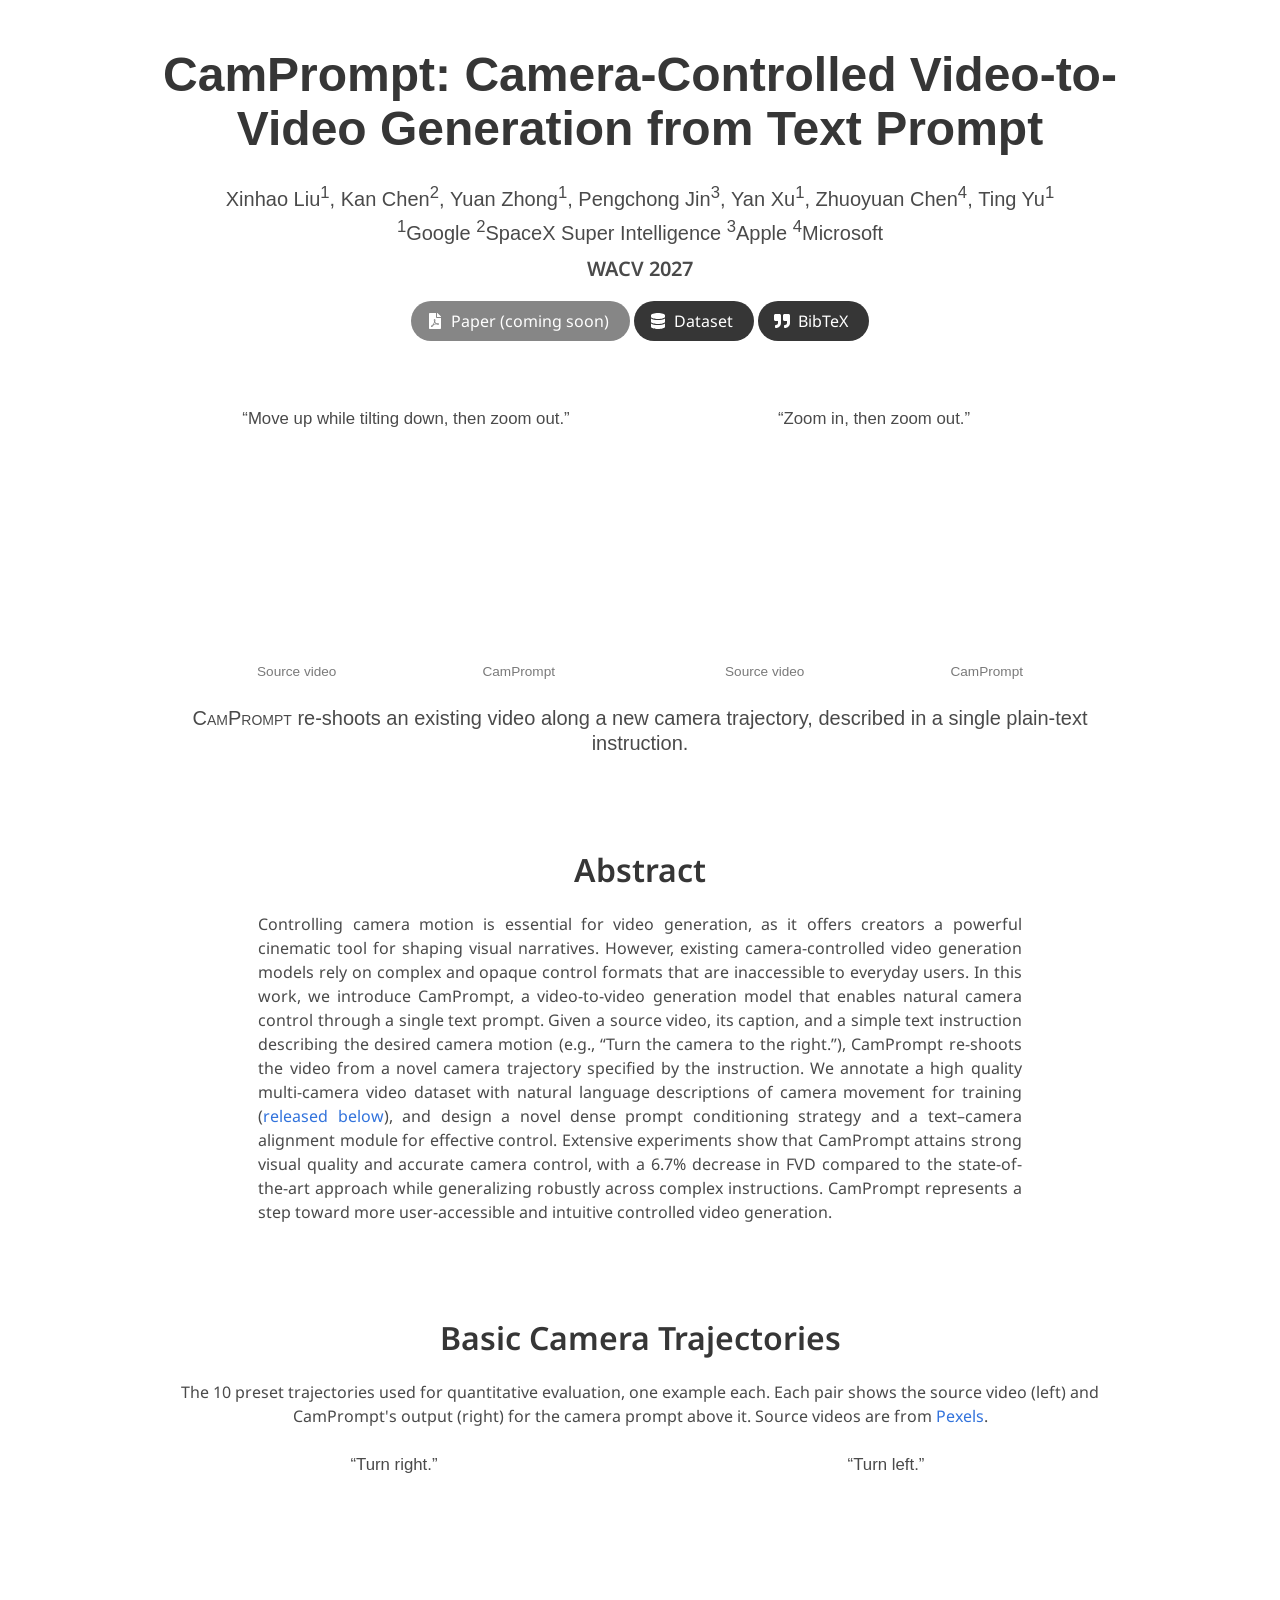
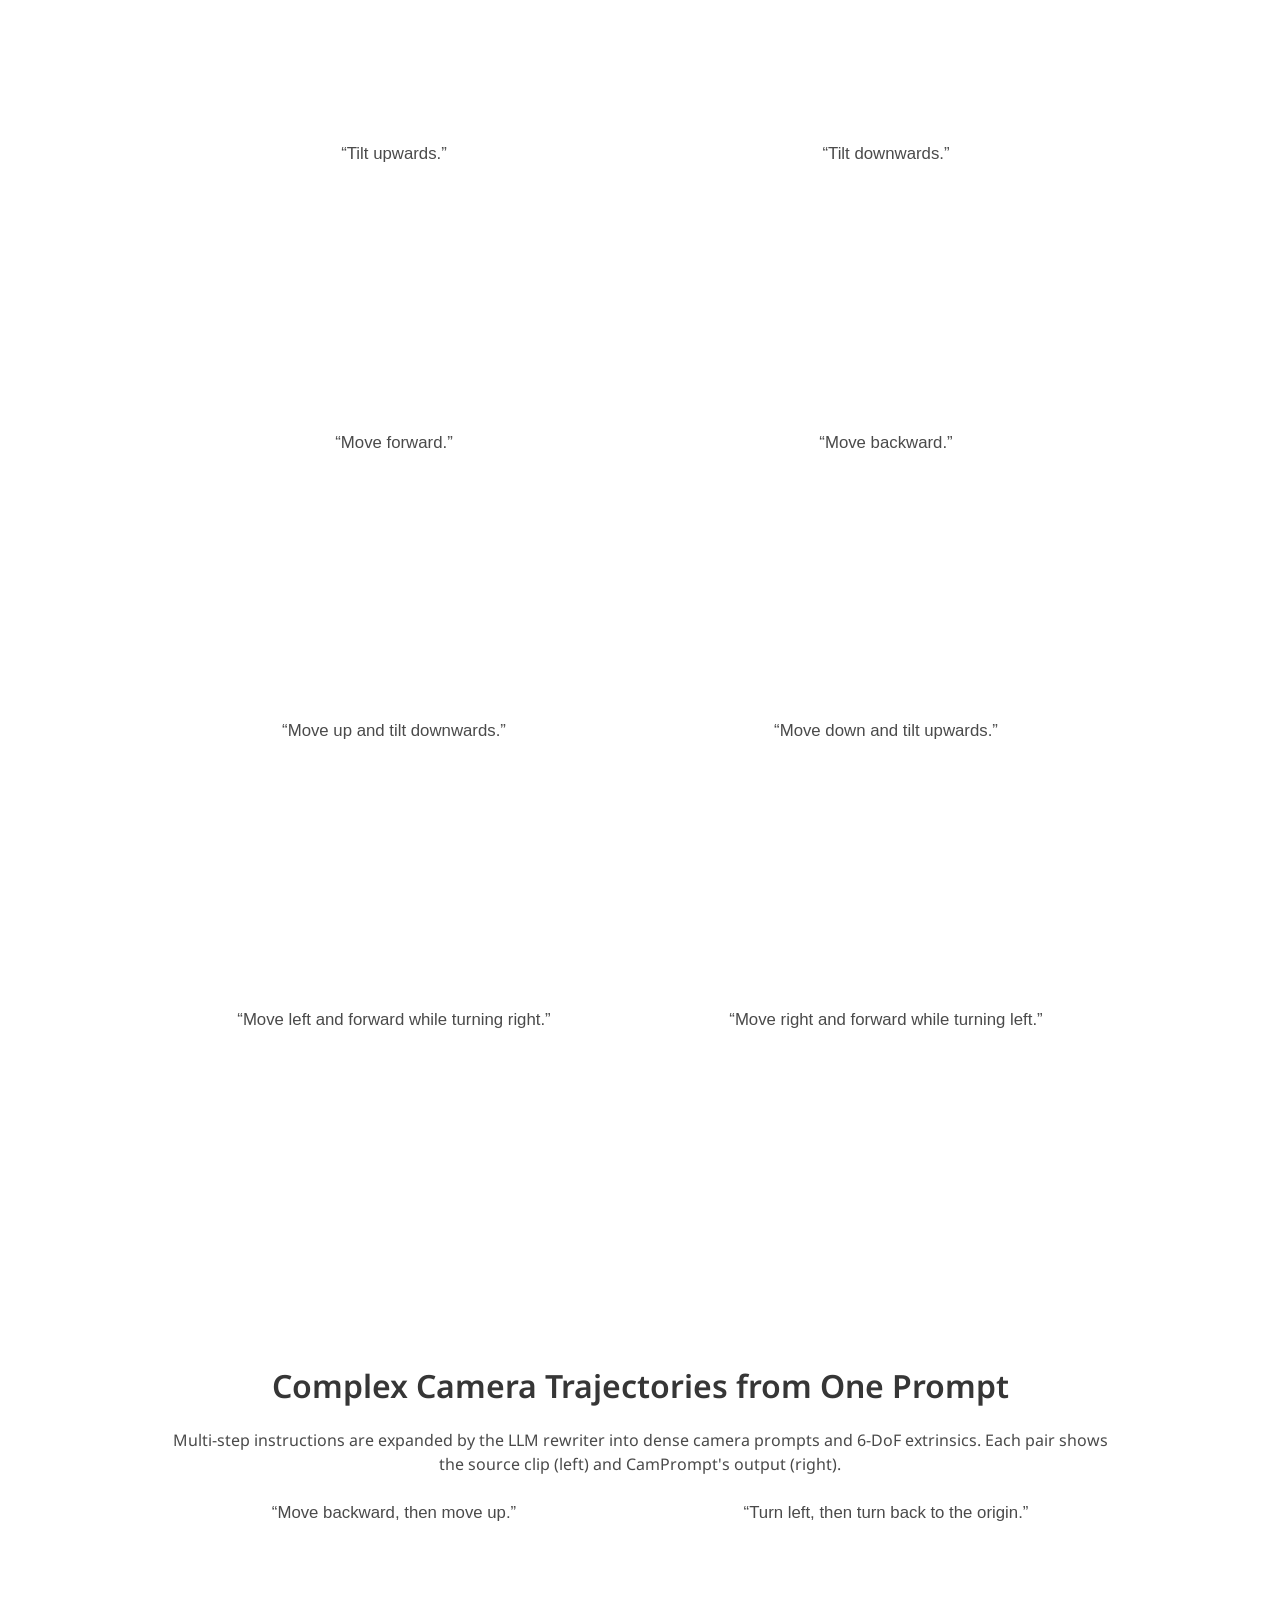
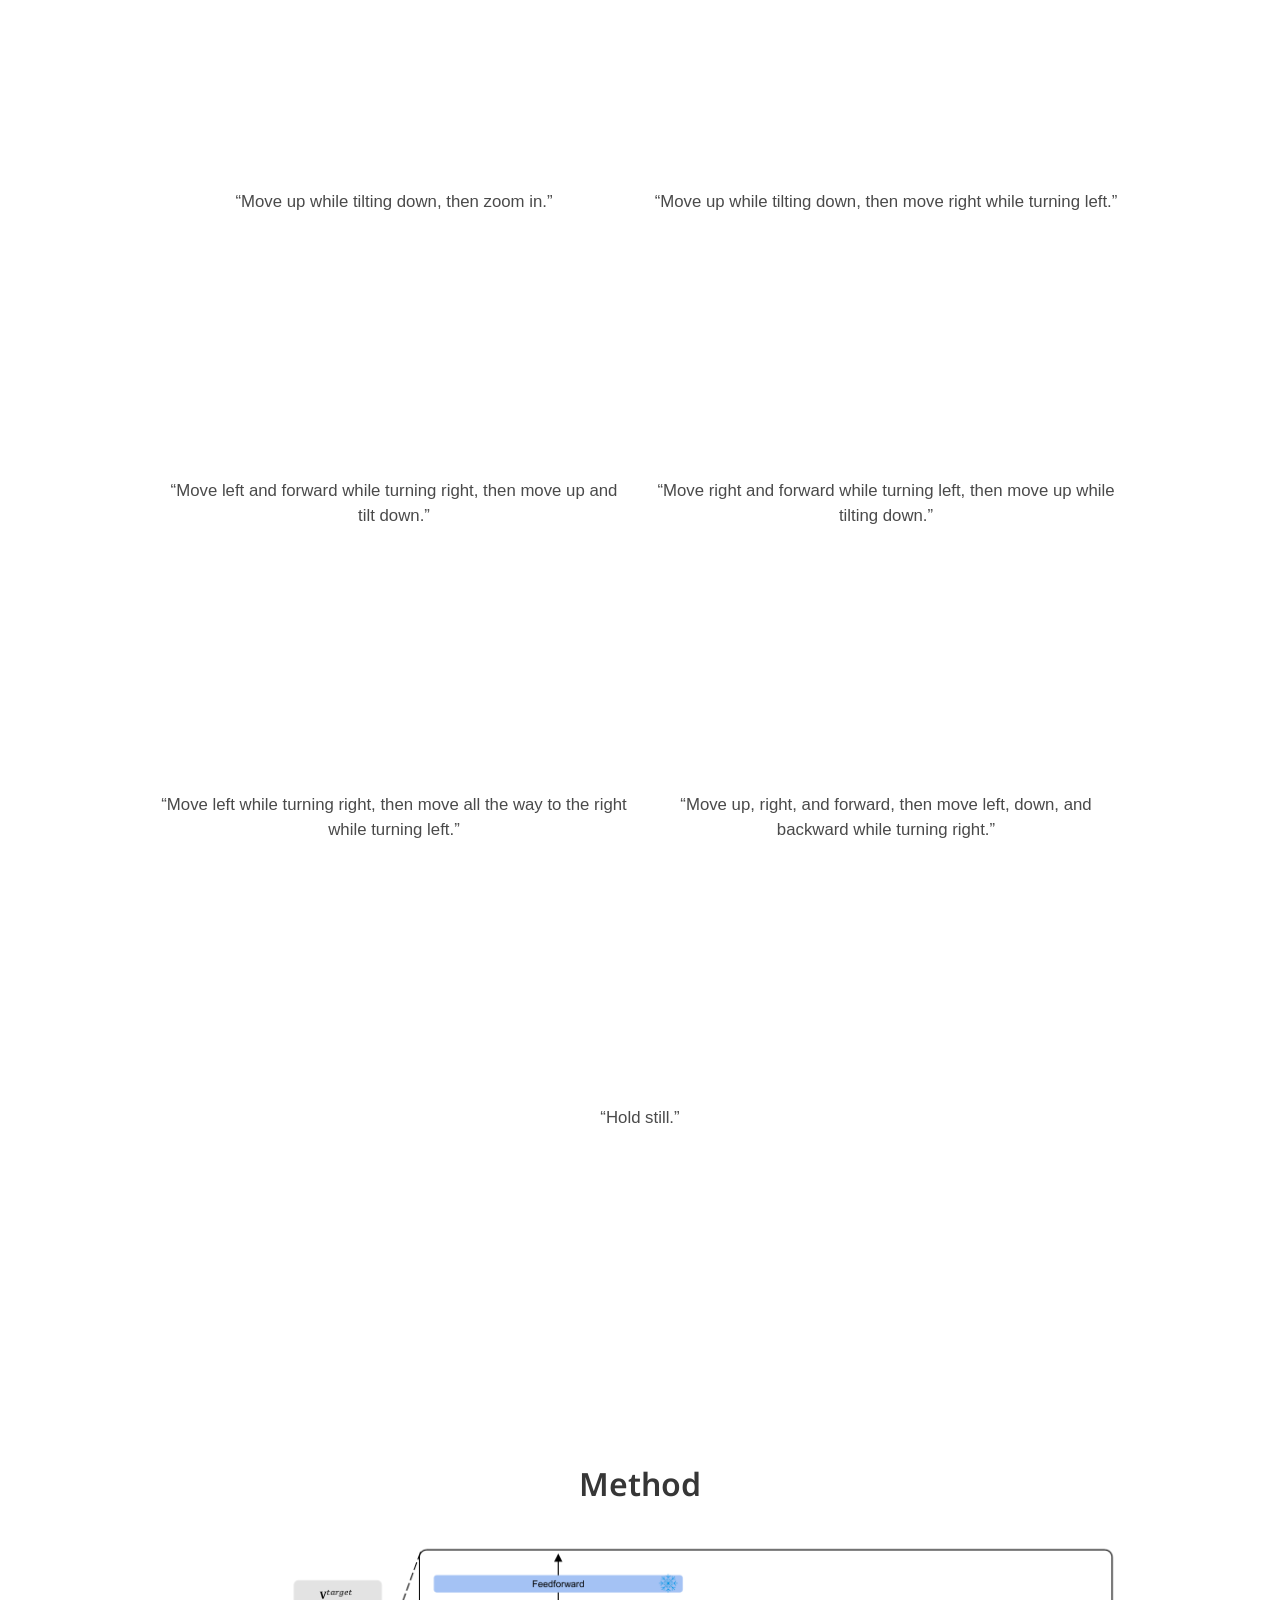
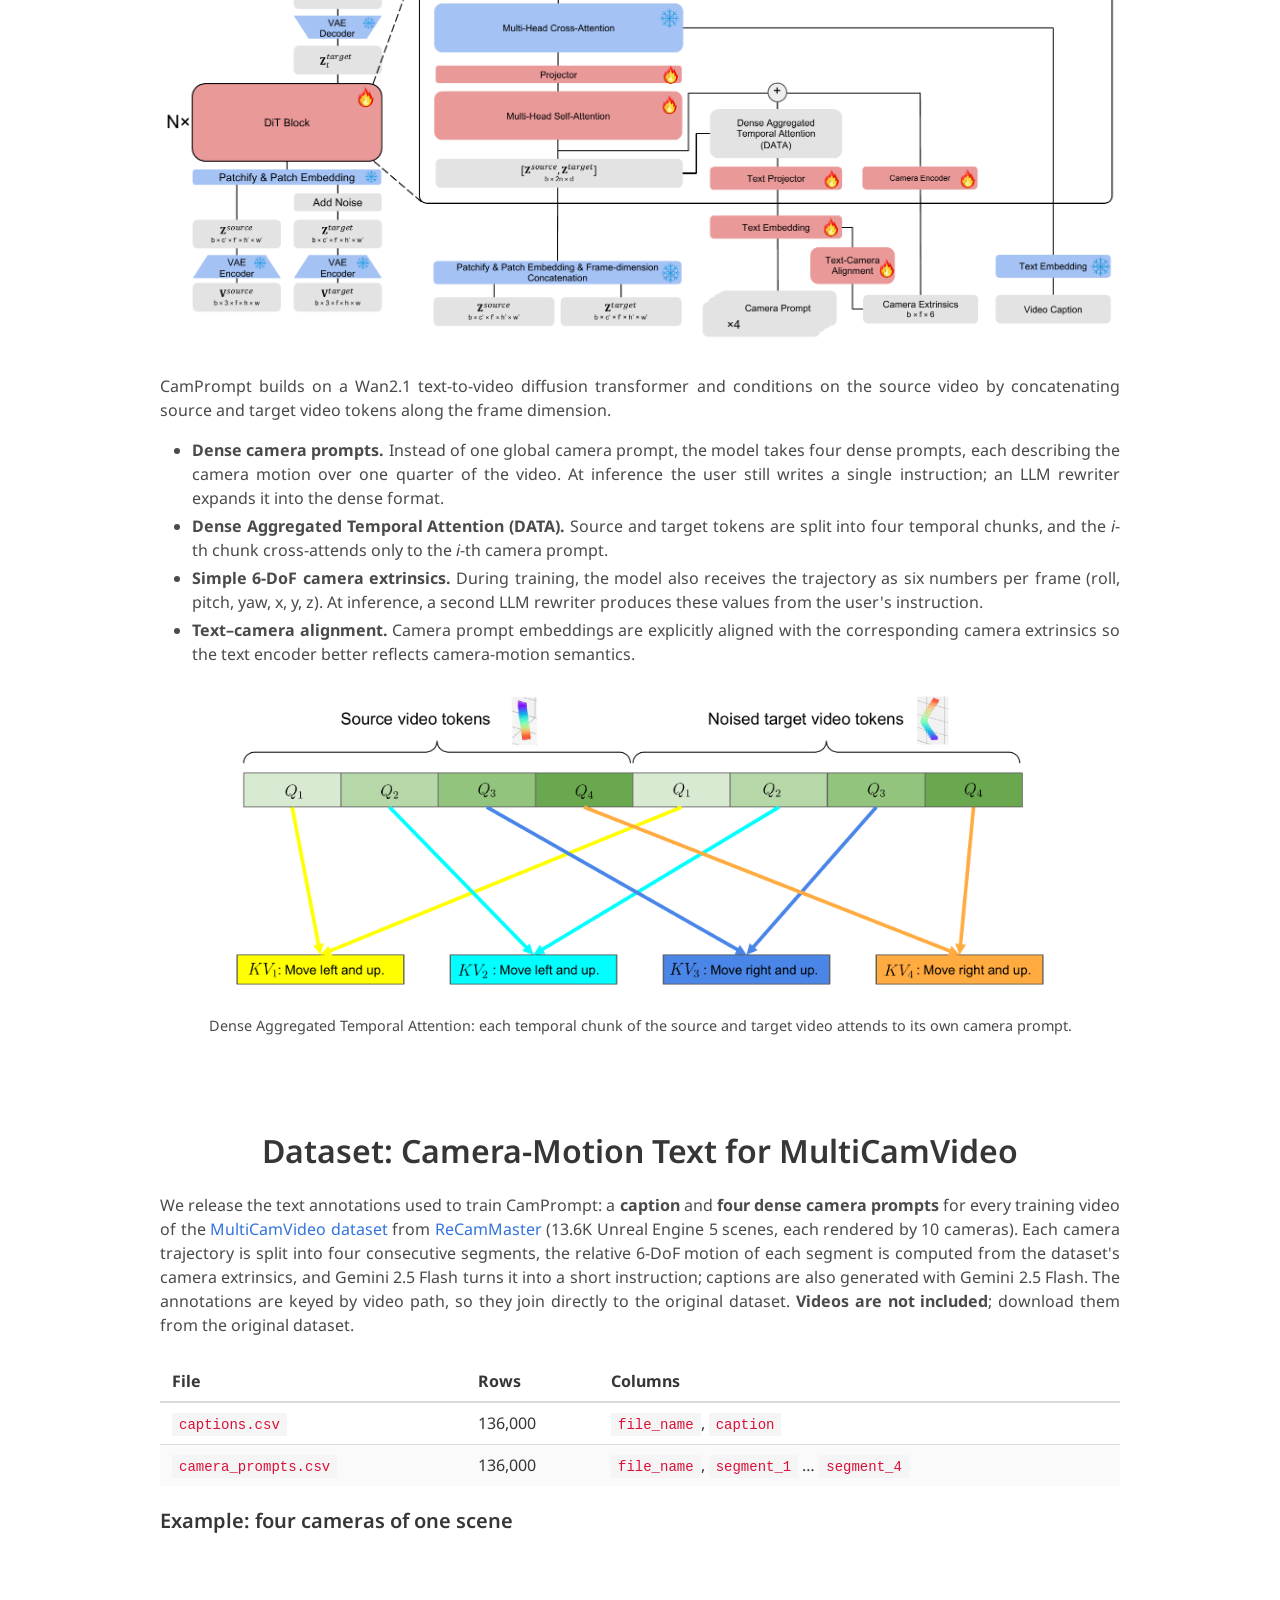
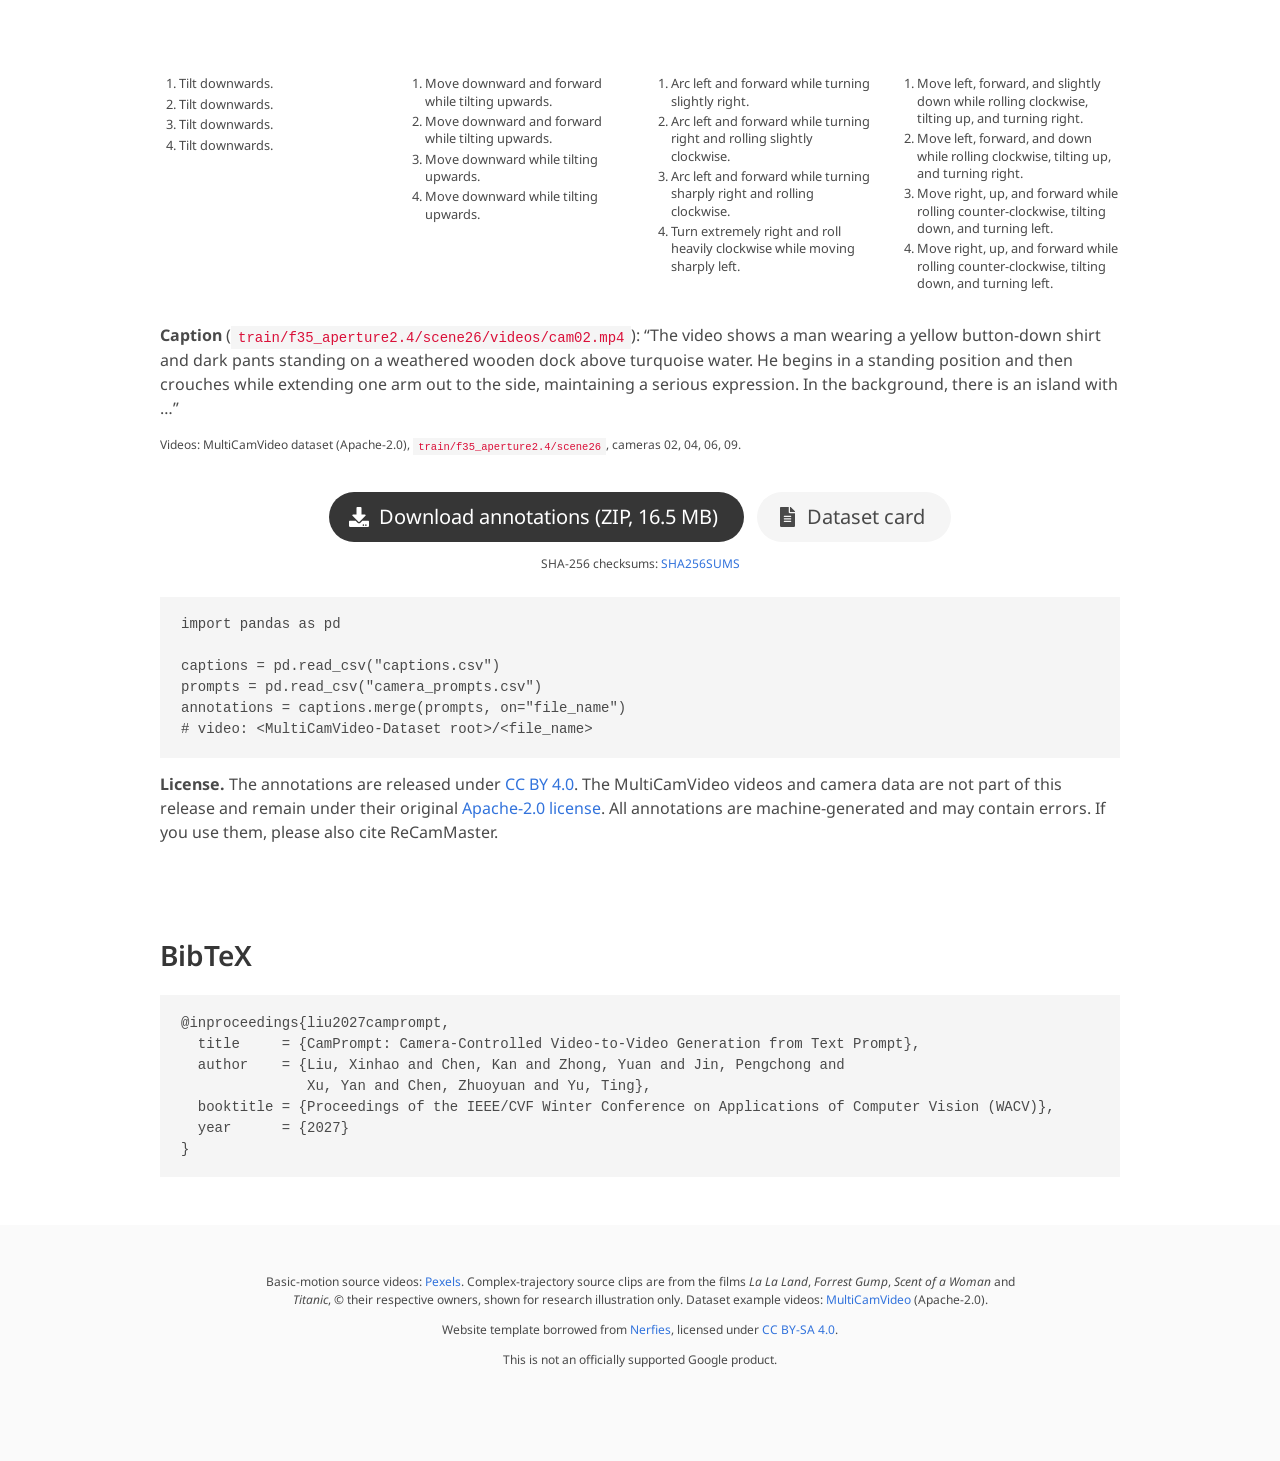
==== index.html @ f44bcfb7 "CamPrompt project page" ====
<!DOCTYPE html>
<html lang="en">
<head>
  <meta charset="utf-8">
  <meta name="description"
        content="CamPrompt: camera-controlled video-to-video generation from a single text prompt. WACV 2027.">
  <meta name="keywords" content="CamPrompt, camera control, video generation, video-to-video, text prompt, MultiCamVideo">
  <meta name="viewport" content="width=device-width, initial-scale=1">
  <title>CamPrompt: Camera-Controlled Video-to-Video Generation from Text Prompt</title>

  <link href="https://fonts.googleapis.com/css?family=Google+Sans|Noto+Sans|Castoro" rel="stylesheet">
  <link rel="stylesheet" href="./static/css/bulma.min.css">
  <link rel="stylesheet" href="./static/css/fontawesome.all.min.css">
  <link rel="stylesheet" href="./static/css/index.css">
  <link rel="stylesheet" href="./static/css/camprompt.css">
  <script defer src="./static/js/fontawesome.all.min.js"></script>
</head>
<body>

<section class="hero">
  <div class="hero-body">
    <div class="container is-max-desktop">
      <div class="columns is-centered">
        <div class="column has-text-centered">
          <h1 class="title is-1 publication-title">CamPrompt: Camera-Controlled Video-to-Video Generation from Text Prompt</h1>
          <div class="is-size-5 publication-authors">
            <span class="author-block">Xinhao Liu<sup>1</sup>,</span>
            <span class="author-block">Kan Chen<sup>2</sup>,</span>
            <span class="author-block">Yuan Zhong<sup>1</sup>,</span>
            <span class="author-block">Pengchong Jin<sup>3</sup>,</span>
            <span class="author-block">Yan Xu<sup>1</sup>,</span>
            <span class="author-block">Zhuoyuan Chen<sup>4</sup>,</span>
            <span class="author-block">Ting Yu<sup>1</sup></span>
          </div>
          <div class="is-size-5 publication-authors">
            <span class="author-block"><sup>1</sup>Google</span>
            <span class="author-block"><sup>2</sup>SpaceX Super Intelligence</span>
            <span class="author-block"><sup>3</sup>Apple</span>
            <span class="author-block"><sup>4</sup>Microsoft</span>
          </div>
          <div class="is-size-5 publication-venue has-text-centered">WACV 2027</div>

          <div class="column has-text-centered">
            <div class="publication-links">
              <span class="link-block">
                <a class="external-link button is-normal is-rounded is-dark" disabled title="Coming soon">
                  <span class="icon"><i class="fas fa-file-pdf"></i></span>
                  <span>Paper (coming soon)</span>
                </a>
              </span>
              <span class="link-block">
                <a href="#dataset" class="external-link button is-normal is-rounded is-dark">
                  <span class="icon"><i class="fas fa-database"></i></span>
                  <span>Dataset</span>
                </a>
              </span>
              <span class="link-block">
                <a href="#BibTeX" class="external-link button is-normal is-rounded is-dark">
                  <span class="icon"><i class="fas fa-quote-right"></i></span>
                  <span>BibTeX</span>
                </a>
              </span>
            </div>
          </div>
        </div>
      </div>
    </div>
  </div>
</section>

<!-- Teaser -->
<section class="hero teaser">
  <div class="container is-max-desktop">
    <div class="hero-body">
      <div class="columns is-multiline">
        <div class="column is-half">
          <p class="prompt">&ldquo;Move up while tilting down, then zoom out.&rdquo;</p>
          <video autoplay muted loop playsinline preload="auto" class="pair-video">
            <source src="./static/videos/arb_lalaland__move_up_while_tilting_down_then_zoom_out.mp4" type="video/mp4">
          </video>
          <div class="pair-labels"><span>Source video</span><span>CamPrompt</span></div>
        </div>
        <div class="column is-half">
          <p class="prompt">&ldquo;Zoom in, then zoom out.&rdquo;</p>
          <video autoplay muted loop playsinline preload="auto" class="pair-video">
            <source src="./static/videos/arb_scentofawomen__zoom_in_then_zoom_out.mp4" type="video/mp4">
          </video>
          <div class="pair-labels"><span>Source video</span><span>CamPrompt</span></div>
        </div>
      </div>
      <h2 class="subtitle has-text-centered">
        <span class="dnerf">CamPrompt</span> re-shoots an existing video along a new camera trajectory,
        described in a single plain-text instruction.
      </h2>
    </div>
  </div>
</section>

<!-- Abstract -->
<section class="section">
  <div class="container is-max-desktop">
    <div class="columns is-centered has-text-centered">
      <div class="column is-four-fifths">
        <h2 class="title is-3">Abstract</h2>
        <div class="content has-text-justified">
          <p>
            Controlling camera motion is essential for video generation, as it offers creators a powerful
            cinematic tool for shaping visual narratives. However, existing camera-controlled video generation
            models rely on complex and opaque control formats that are inaccessible to everyday users. In this
            work, we introduce CamPrompt, a video-to-video generation model that enables natural camera control
            through a single text prompt. Given a source video, its caption, and a simple text instruction
            describing the desired camera motion (e.g., &ldquo;Turn the camera to the right.&rdquo;), CamPrompt
            re-shoots the video from a novel camera trajectory specified by the instruction. We annotate a high
            quality multi-camera video dataset with natural language descriptions of camera movement for
            training (<a href="#dataset">released below</a>), and design a novel dense prompt conditioning
            strategy and a text&ndash;camera alignment module for effective control. Extensive experiments show
            that CamPrompt attains strong visual quality and accurate camera control, with a 6.7% decrease in FVD
            compared to the state-of-the-art approach while generalizing robustly across complex instructions.
            CamPrompt represents a step toward more user-accessible and intuitive controlled video generation.
          </p>
        </div>
      </div>
    </div>
  </div>
</section>

<!-- Results: the 10 preset trajectories (paper appendix Fig. "10 simple trajectories") -->
<section class="section">
  <div class="container is-max-desktop">
    <h2 class="title is-3 has-text-centered">Basic Camera Trajectories</h2>
    <p class="has-text-centered section-note">
      The 10 preset trajectories used for quantitative evaluation, one example each.
      Each pair shows the source video (left) and CamPrompt's output (right) for the camera prompt above it.
      Source videos are from <a href="https://www.pexels.com/">Pexels</a>.
    </p>
    <div class="columns is-multiline">
      <div class="column is-half">
        <p class="prompt">&ldquo;Turn right.&rdquo;</p>
        <video autoplay muted loop playsinline preload="metadata" class="pair-video"><source src="./static/videos/preset01_turn_right.mp4" type="video/mp4"></video>
      </div>
      <div class="column is-half">
        <p class="prompt">&ldquo;Turn left.&rdquo;</p>
        <video autoplay muted loop playsinline preload="metadata" class="pair-video"><source src="./static/videos/preset02_turn_left.mp4" type="video/mp4"></video>
      </div>
      <div class="column is-half">
        <p class="prompt">&ldquo;Tilt upwards.&rdquo;</p>
        <video autoplay muted loop playsinline preload="metadata" class="pair-video"><source src="./static/videos/preset03_tilt_up.mp4" type="video/mp4"></video>
      </div>
      <div class="column is-half">
        <p class="prompt">&ldquo;Tilt downwards.&rdquo;</p>
        <video autoplay muted loop playsinline preload="metadata" class="pair-video"><source src="./static/videos/preset04_tilt_down.mp4" type="video/mp4"></video>
      </div>
      <div class="column is-half">
        <p class="prompt">&ldquo;Move forward.&rdquo;</p>
        <video autoplay muted loop playsinline preload="metadata" class="pair-video"><source src="./static/videos/preset05_move_forward.mp4" type="video/mp4"></video>
      </div>
      <div class="column is-half">
        <p class="prompt">&ldquo;Move backward.&rdquo;</p>
        <video autoplay muted loop playsinline preload="metadata" class="pair-video"><source src="./static/videos/preset06_move_backward.mp4" type="video/mp4"></video>
      </div>
      <div class="column is-half">
        <p class="prompt">&ldquo;Move up and tilt downwards.&rdquo;</p>
        <video autoplay muted loop playsinline preload="metadata" class="pair-video"><source src="./static/videos/preset07_up_tilt_down.mp4" type="video/mp4"></video>
      </div>
      <div class="column is-half">
        <p class="prompt">&ldquo;Move down and tilt upwards.&rdquo;</p>
        <video autoplay muted loop playsinline preload="metadata" class="pair-video"><source src="./static/videos/preset08_down_tilt_up.mp4" type="video/mp4"></video>
      </div>
      <div class="column is-half">
        <p class="prompt">&ldquo;Move left and forward while turning right.&rdquo;</p>
        <video autoplay muted loop playsinline preload="metadata" class="pair-video"><source src="./static/videos/preset09_arc_left.mp4" type="video/mp4"></video>
      </div>
      <div class="column is-half">
        <p class="prompt">&ldquo;Move right and forward while turning left.&rdquo;</p>
        <video autoplay muted loop playsinline preload="metadata" class="pair-video"><source src="./static/videos/preset10_arc_right.mp4" type="video/mp4"></video>
      </div>
    </div>
  </div>
</section>

<!-- Complex trajectories -->
<section class="section">
  <div class="container is-max-desktop">
    <h2 class="title is-3 has-text-centered">Complex Camera Trajectories from One Prompt</h2>
    <p class="has-text-centered section-note">
      Multi-step instructions are expanded by the LLM rewriter into dense camera prompts and 6-DoF extrinsics.
      Each pair shows the source clip (left) and CamPrompt's output (right).
    </p>
    <div class="columns is-multiline">
      <div class="column is-half">
        <p class="prompt">&ldquo;Move backward, then move up.&rdquo;</p>
        <video autoplay muted loop playsinline preload="metadata" class="pair-video"><source src="./static/videos/arb_lalaland__move_backward_then_move_up.mp4" type="video/mp4"></video>
      </div>
      <div class="column is-half">
        <p class="prompt">&ldquo;Turn left, then turn back to the origin.&rdquo;</p>
        <video autoplay muted loop playsinline preload="metadata" class="pair-video"><source src="./static/videos/arb_lalaland__turn_left_then_turn_back_to_the_origin.mp4" type="video/mp4"></video>
      </div>
      <div class="column is-half">
        <p class="prompt">&ldquo;Move up while tilting down, then zoom in.&rdquo;</p>
        <video autoplay muted loop playsinline preload="metadata" class="pair-video"><source src="./static/videos/arb_lalaland__move_up_while_tilting_down_then_zoom_in.mp4" type="video/mp4"></video>
      </div>
      <div class="column is-half">
        <p class="prompt">&ldquo;Move up while tilting down, then move right while turning left.&rdquo;</p>
        <video autoplay muted loop playsinline preload="metadata" class="pair-video"><source src="./static/videos/arb_lalaland__move_up_while_tilting_down_then_move_right_while_turning_left.mp4" type="video/mp4"></video>
      </div>
      <div class="column is-half">
        <p class="prompt">&ldquo;Move left and forward while turning right, then move up and tilt down.&rdquo;</p>
        <video autoplay muted loop playsinline preload="metadata" class="pair-video"><source src="./static/videos/arb_forrestgump__move_left_and_forward_while_turning_right_then_move_up_and_tilt_down.mp4" type="video/mp4"></video>
      </div>
      <div class="column is-half">
        <p class="prompt">&ldquo;Move right and forward while turning left, then move up while tilting down.&rdquo;</p>
        <video autoplay muted loop playsinline preload="metadata" class="pair-video"><source src="./static/videos/arb_forrestgump__move_right_and_forward_while_turning_left_then_move_up_while_tilting_down.mp4" type="video/mp4"></video>
      </div>
      <div class="column is-half">
        <p class="prompt">&ldquo;Move left while turning right, then move all the way to the right while turning left.&rdquo;</p>
        <video autoplay muted loop playsinline preload="metadata" class="pair-video"><source src="./static/videos/arb_forrestgump__move_left_while_turning_right_then_move_all_the_way_to_the_right_while_turning_left.mp4" type="video/mp4"></video>
      </div>
      <div class="column is-half">
        <p class="prompt">&ldquo;Move up, right, and forward, then move left, down, and backward while turning right.&rdquo;</p>
        <video autoplay muted loop playsinline preload="metadata" class="pair-video"><source src="./static/videos/arb_forrestgump__move_up_right_forward_then_move_left_down_backward_and_turning_right.mp4" type="video/mp4"></video>
      </div>
      <div class="column is-half is-offset-one-quarter">
        <p class="prompt">&ldquo;Hold still.&rdquo;</p>
        <video autoplay muted loop playsinline preload="metadata" class="pair-video"><source src="./static/videos/arb_titanic__hold_still.mp4" type="video/mp4"></video>
      </div>
    </div>
  </div>
</section>

<!-- Method -->
<section class="section">
  <div class="container is-max-desktop">
    <div class="columns is-centered">
      <div class="column is-full-width">
        <h2 class="title is-3 has-text-centered">Method</h2>
        <img src="./static/images/model_architecture.png" class="figure" alt="CamPrompt model architecture">
        <div class="content has-text-justified">
          <p>
            CamPrompt builds on a Wan2.1 text-to-video diffusion transformer and conditions on the source video by
            concatenating source and target video tokens along the frame dimension.
          </p>
          <ul>
            <li><b>Dense camera prompts.</b> Instead of one global camera prompt, the model takes four dense
              prompts, each describing the camera motion over one quarter of the video. At inference the user
              still writes a single instruction; an LLM rewriter expands it into the dense format.</li>
            <li><b>Dense Aggregated Temporal Attention (DATA).</b> Source and target tokens are split into four
              temporal chunks, and the <i>i</i>-th chunk cross-attends only to the <i>i</i>-th camera prompt.</li>
            <li><b>Simple 6-DoF camera extrinsics.</b> During training, the model also receives the trajectory as
              six numbers per frame (roll, pitch, yaw, x, y, z). At inference, a second LLM rewriter produces
              these values from the user's instruction.</li>
            <li><b>Text&ndash;camera alignment.</b> Camera prompt embeddings are explicitly aligned with the
              corresponding camera extrinsics so the text encoder better reflects camera-motion semantics.</li>
          </ul>
        </div>
        <img src="./static/images/DATA.png" class="figure figure-narrow" alt="Dense Aggregated Temporal Attention">
        <p class="has-text-centered figure-caption">Dense Aggregated Temporal Attention: each temporal chunk of
          the source and target video attends to its own camera prompt.</p>
      </div>
    </div>
  </div>
</section>

<!-- Dataset -->
<section class="section" id="dataset">
  <div class="container is-max-desktop">
    <h2 class="title is-3 has-text-centered">Dataset: Camera-Motion Text for MultiCamVideo</h2>
    <div class="content has-text-justified">
      <p>
        We release the text annotations used to train CamPrompt: a <b>caption</b> and <b>four dense camera
        prompts</b> for every training video of the
        <a href="https://huggingface.co/datasets/KlingTeam/MultiCamVideo-Dataset">MultiCamVideo dataset</a>
        from <a href="https://arxiv.org/abs/2503.11647">ReCamMaster</a> (13.6K Unreal Engine 5 scenes, each
        rendered by 10 cameras). Each camera trajectory is split into four consecutive segments, the relative
        6-DoF motion of each segment is computed from the dataset's camera extrinsics, and Gemini 2.5 Flash turns it
        into a short instruction; captions are also generated with Gemini 2.5 Flash. The annotations are keyed by video path, so they join directly to the original
        dataset. <b>Videos are not included</b>; download them from the original dataset.
      </p>
    </div>

    <table class="table is-fullwidth is-striped dataset-table">
      <thead><tr><th>File</th><th>Rows</th><th>Columns</th></tr></thead>
      <tbody>
        <tr><td><code>captions.csv</code></td><td>136,000</td><td><code>file_name</code>, <code>caption</code></td></tr>
        <tr><td><code>camera_prompts.csv</code></td><td>136,000</td><td><code>file_name</code>, <code>segment_1</code> &hellip; <code>segment_4</code></td></tr>
      </tbody>
    </table>

    <h3 class="title is-5">Example: four cameras of one scene</h3>
    <div class="columns is-multiline dataset-viewer">
      <div class="column is-one-quarter">
        <video autoplay muted loop playsinline preload="metadata"><source src="./static/videos/multicam_scene26_cam02.mp4" type="video/mp4"></video>
        <ol class="segments">
          <li>Tilt downwards.</li><li>Tilt downwards.</li><li>Tilt downwards.</li><li>Tilt downwards.</li>
        </ol>
      </div>
      <div class="column is-one-quarter">
        <video autoplay muted loop playsinline preload="metadata"><source src="./static/videos/multicam_scene26_cam04.mp4" type="video/mp4"></video>
        <ol class="segments">
          <li>Move downward and forward while tilting upwards.</li>
          <li>Move downward and forward while tilting upwards.</li>
          <li>Move downward while tilting upwards.</li>
          <li>Move downward while tilting upwards.</li>
        </ol>
      </div>
      <div class="column is-one-quarter">
        <video autoplay muted loop playsinline preload="metadata"><source src="./static/videos/multicam_scene26_cam06.mp4" type="video/mp4"></video>
        <ol class="segments">
          <li>Arc left and forward while turning slightly right.</li>
          <li>Arc left and forward while turning right and rolling slightly clockwise.</li>
          <li>Arc left and forward while turning sharply right and rolling clockwise.</li>
          <li>Turn extremely right and roll heavily clockwise while moving sharply left.</li>
        </ol>
      </div>
      <div class="column is-one-quarter">
        <video autoplay muted loop playsinline preload="metadata"><source src="./static/videos/multicam_scene26_cam09.mp4" type="video/mp4"></video>
        <ol class="segments">
          <li>Move left, forward, and slightly down while rolling clockwise, tilting up, and turning right.</li>
          <li>Move left, forward, and down while rolling clockwise, tilting up, and turning right.</li>
          <li>Move right, up, and forward while rolling counter-clockwise, tilting down, and turning left.</li>
          <li>Move right, up, and forward while rolling counter-clockwise, tilting down, and turning left.</li>
        </ol>
      </div>
    </div>
    <div class="content caption-example">
      <p><b>Caption</b> (<code>train/f35_aperture2.4/scene26/videos/cam02.mp4</code>):
        &ldquo;The video shows a man wearing a yellow button-down shirt and dark pants standing on a weathered
        wooden dock above turquoise water. He begins in a standing position and then crouches while extending
        one arm out to the side, maintaining a serious expression. In the background, there is an island with
        &hellip;&rdquo;</p>
      <p class="is-size-7">Videos: MultiCamVideo dataset (Apache-2.0), <code>train/f35_aperture2.4/scene26</code>,
        cameras 02, 04, 06, 09.</p>
    </div>

    <div class="has-text-centered download-block">
      <a href="./data/camprompt_annotations_v1.zip" class="button is-medium is-rounded is-dark" download>
        <span class="icon"><i class="fas fa-download"></i></span>
        <span>Download annotations (ZIP, 16.5&nbsp;MB)</span>
      </a>
      <a href="./data/README.html" class="button is-medium is-rounded is-light">
        <span class="icon"><i class="fas fa-file-alt"></i></span>
        <span>Dataset card</span>
      </a>
      <p class="is-size-7 checksum">SHA-256 checksums: <a href="./data/SHA256SUMS">SHA256SUMS</a></p>
    </div>

    <div class="content">
<pre><code>import pandas as pd

captions = pd.read_csv("captions.csv")
prompts = pd.read_csv("camera_prompts.csv")
annotations = captions.merge(prompts, on="file_name")
# video: &lt;MultiCamVideo-Dataset root&gt;/&lt;file_name&gt;</code></pre>
      <p>
        <b>License.</b> The annotations are released under
        <a href="https://creativecommons.org/licenses/by/4.0/">CC BY 4.0</a>. The MultiCamVideo videos and camera
        data are not part of this release and remain under their original
        <a href="https://huggingface.co/datasets/KlingTeam/MultiCamVideo-Dataset">Apache-2.0 license</a>.
        All annotations are machine-generated and may contain errors. If you use them, please also cite
        ReCamMaster.
      </p>
    </div>
  </div>
</section>

<section class="section" id="BibTeX">
  <div class="container is-max-desktop content">
    <h2 class="title">BibTeX</h2>
    <pre><code>@inproceedings{liu2027camprompt,
  title     = {CamPrompt: Camera-Controlled Video-to-Video Generation from Text Prompt},
  author    = {Liu, Xinhao and Chen, Kan and Zhong, Yuan and Jin, Pengchong and
               Xu, Yan and Chen, Zhuoyuan and Yu, Ting},
  booktitle = {Proceedings of the IEEE/CVF Winter Conference on Applications of Computer Vision (WACV)},
  year      = {2027}
}</code></pre>
  </div>
</section>

<footer class="footer">
  <div class="container">
    <div class="columns is-centered">
      <div class="column is-8">
        <div class="content has-text-centered is-size-7">
          <p>
            Basic-motion source videos: <a href="https://www.pexels.com/license/">Pexels</a>.
            Complex-trajectory source clips are from the films <i>La La Land</i>, <i>Forrest Gump</i>,
            <i>Scent of a Woman</i> and <i>Titanic</i>, &copy; their respective owners, shown for research
            illustration only.
            Dataset example videos: <a href="https://huggingface.co/datasets/KlingTeam/MultiCamVideo-Dataset">MultiCamVideo</a> (Apache-2.0).
          </p>
          <p>
            Website template borrowed from <a href="https://github.com/nerfies/nerfies.github.io">Nerfies</a>,
            licensed under <a rel="license" href="http://creativecommons.org/licenses/by-sa/4.0/">CC BY-SA 4.0</a>.
          </p>
          <p>This is not an officially supported Google product.</p>
        </div>
      </div>
    </div>
  </div>
</footer>

</body>
</html>
---- static/css/index.css ----
body {
  font-family: 'Noto Sans', sans-serif;
}


.footer .icon-link {
    font-size: 25px;
    color: #000;
}

.link-block a {
    margin-top: 5px;
    margin-bottom: 5px;
}

.dnerf {
  font-variant: small-caps;
}


.teaser .hero-body {
  padding-top: 0;
  padding-bottom: 3rem;
}

.teaser {
  font-family: 'Google Sans', sans-serif;
}


.publication-title {
}

.publication-banner {
  max-height: parent;

}

.publication-banner video {
  position: relative;
  left: auto;
  top: auto;
  transform: none;
  object-fit: fit;
}

.publication-header .hero-body {
}

.publication-title {
    font-family: 'Google Sans', sans-serif;
}

.publication-authors {
    font-family: 'Google Sans', sans-serif;
}

.publication-venue {
    color: #555;
    width: fit-content;
    font-weight: bold;
}

.publication-awards {
    color: #ff3860;
    width: fit-content;
    font-weight: bolder;
}

.publication-authors {
}

.publication-authors a {
   color: hsl(204, 86%, 53%) !important;
}

.publication-authors a:hover {
    text-decoration: underline;
}

.author-block {
  display: inline-block;
}

.publication-banner img {
}

.publication-authors {
  /*color: #4286f4;*/
}

.publication-video {
    position: relative;
    width: 100%;
    height: 0;
    padding-bottom: 56.25%;

    overflow: hidden;
    border-radius: 10px !important;
}

.publication-video iframe {
    position: absolute;
    top: 0;
    left: 0;
    width: 100%;
    height: 100%;
}

.publication-body img {
}

.results-carousel {
  overflow: hidden;
}

.results-carousel .item {
  margin: 5px;
  overflow: hidden;
  border: 1px solid #bbb;
  border-radius: 10px;
  padding: 0;
  font-size: 0;
}

.results-carousel video {
  margin: 0;
}


.interpolation-panel {
  background: #f5f5f5;
  border-radius: 10px;
}

.interpolation-panel .interpolation-image {
  width: 100%;
  border-radius: 5px;
}

.interpolation-video-column {
}

.interpolation-panel .slider {
  margin: 0 !important;
}

.interpolation-panel .slider {
  margin: 0 !important;
}

#interpolation-image-wrapper {
  width: 100%;
}
#interpolation-image-wrapper img {
  border-radius: 5px;
}
---- static/css/camprompt.css ----
/* CamPrompt page additions on top of the Nerfies template styles. */
.publication-venue { margin: 0.4rem auto 0; font-weight: 600; color: #4a4a4a; }

.prompt {
  font-family: 'Google Sans', sans-serif;
  font-size: 1.05rem;
  margin-bottom: 0.35rem;
  text-align: center;
}

.pair-video { width: 100%; border-radius: 6px; display: block; }

.pair-labels {
  display: flex;
  justify-content: space-around;
  font-size: 0.85rem;
  color: #7a7a7a;
  margin-top: 0.2rem;
}

.section-note { margin-bottom: 1.5rem; color: #4a4a4a; }

.figure { width: 100%; margin: 1rem 0 1.5rem; }
.figure-narrow { max-width: 820px; display: block; margin-left: auto; margin-right: auto; }
.figure-caption { font-size: 0.9rem; color: #4a4a4a; }

.dataset-table { margin: 1.5rem 0 2rem; }

.dataset-viewer video { width: 100%; border-radius: 6px; display: block; }
.dataset-viewer .segments {
  font-size: 0.8rem;
  margin: 0.5rem 0 0 1.2rem;
  line-height: 1.35;
}
.dataset-viewer .segments li { margin-bottom: 0.2rem; }

.caption-example { margin-top: 1rem; }

.download-block { margin: 2rem 0 1.5rem; }
.download-block .button { margin: 0.3rem; }
.checksum { margin-top: 0.5rem; }

a.button[disabled] { pointer-events: none; opacity: 0.6; }
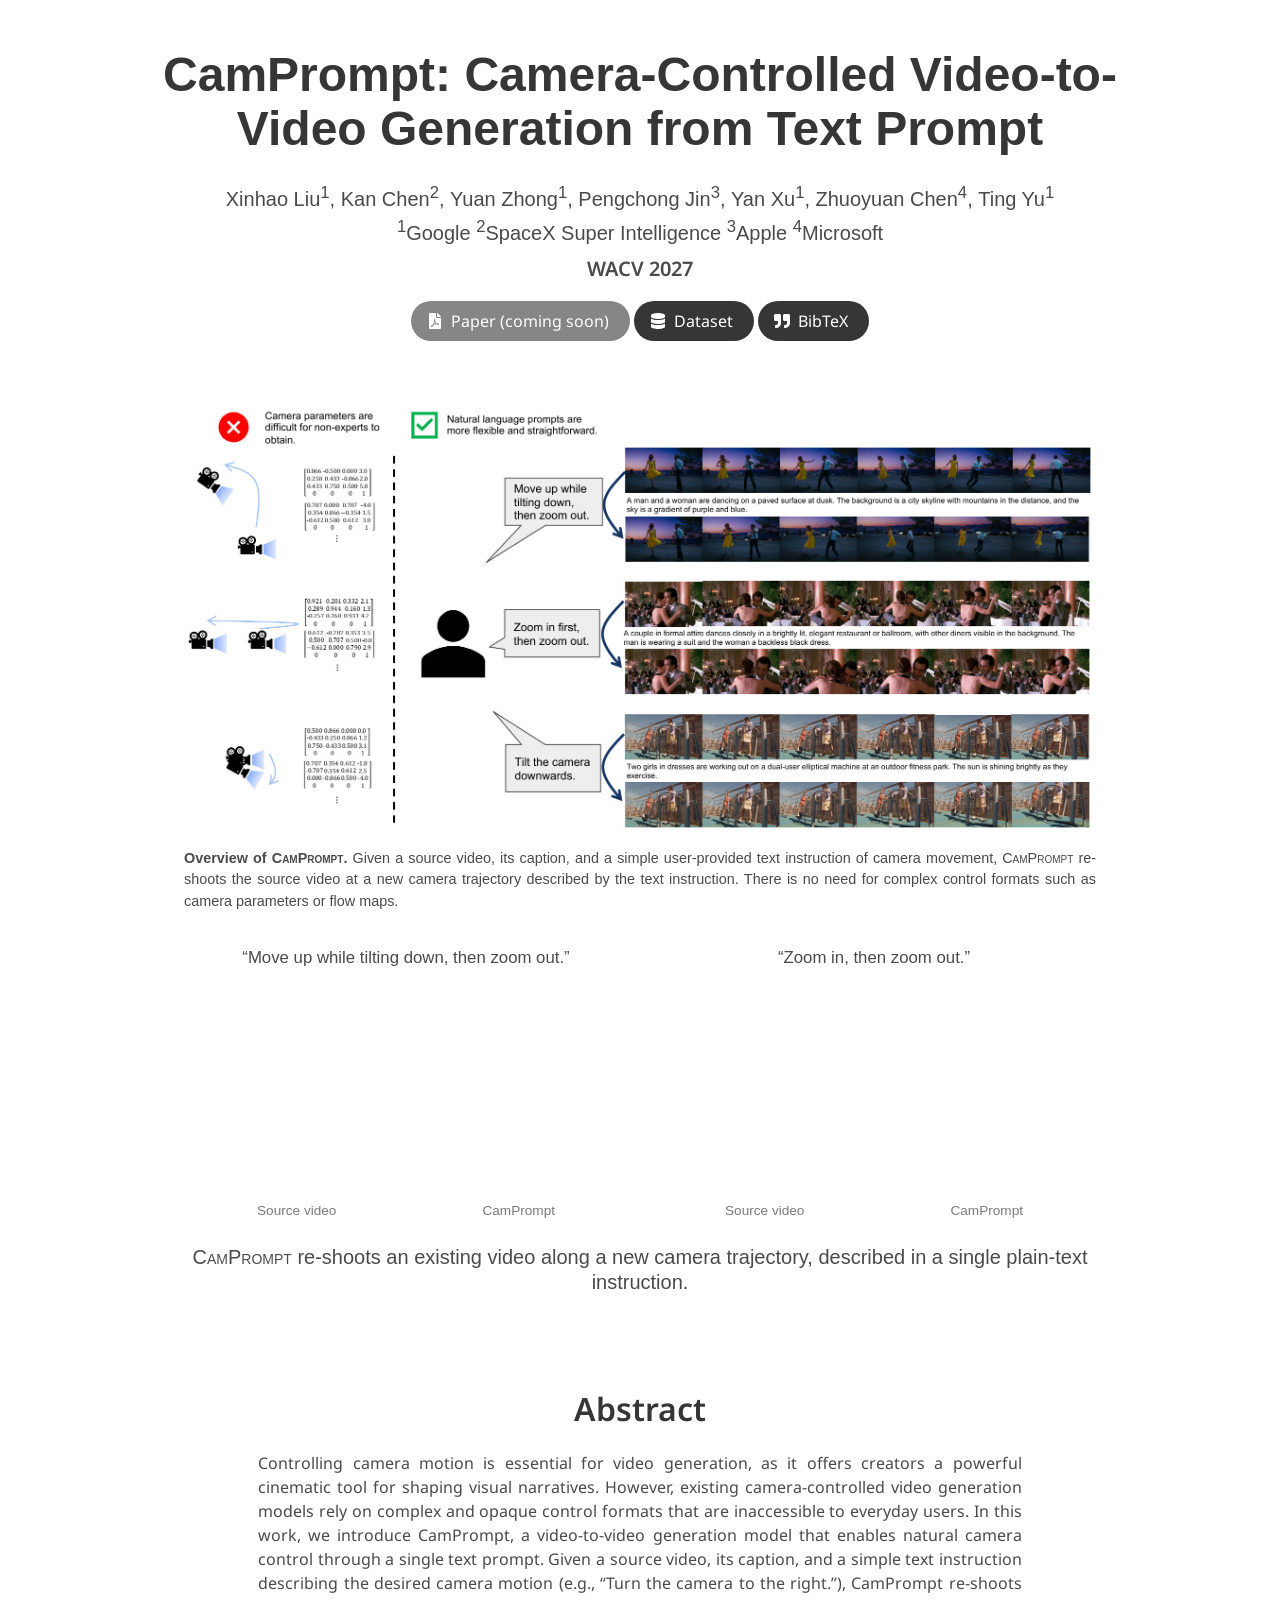
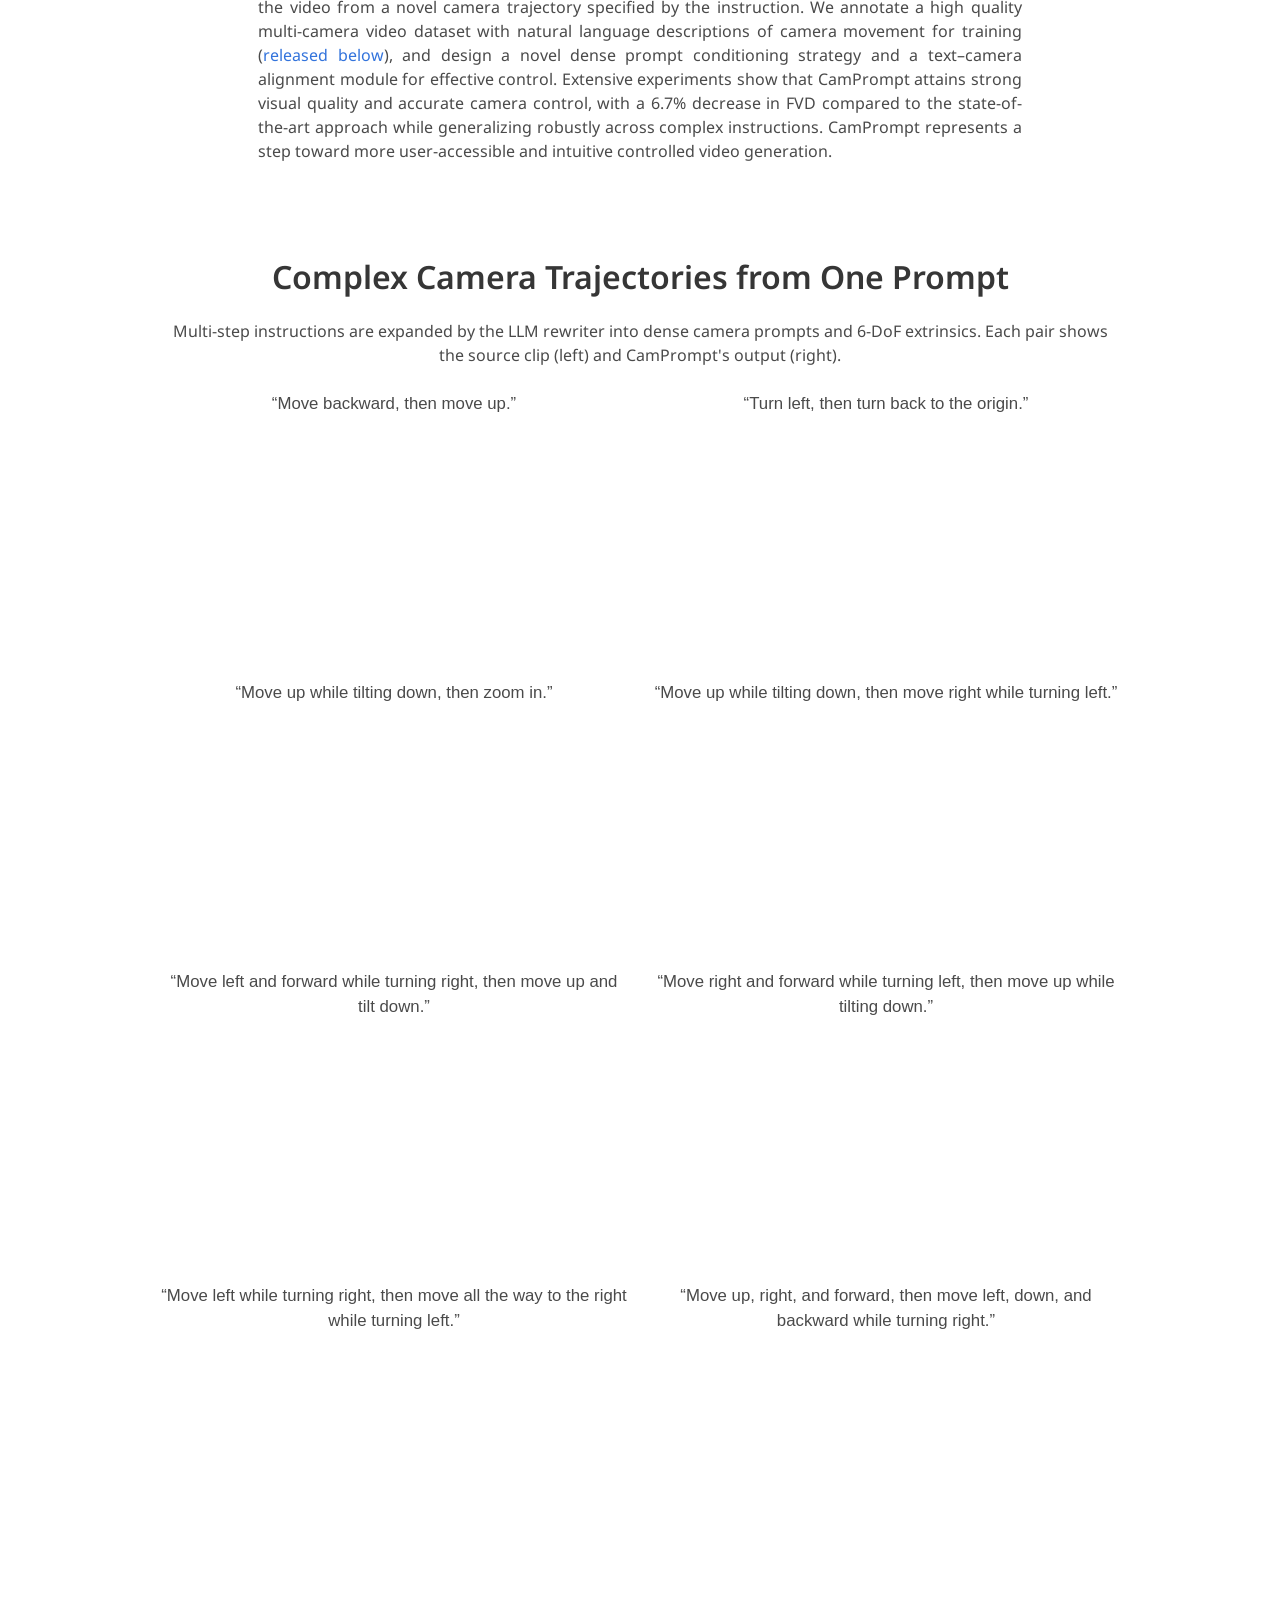
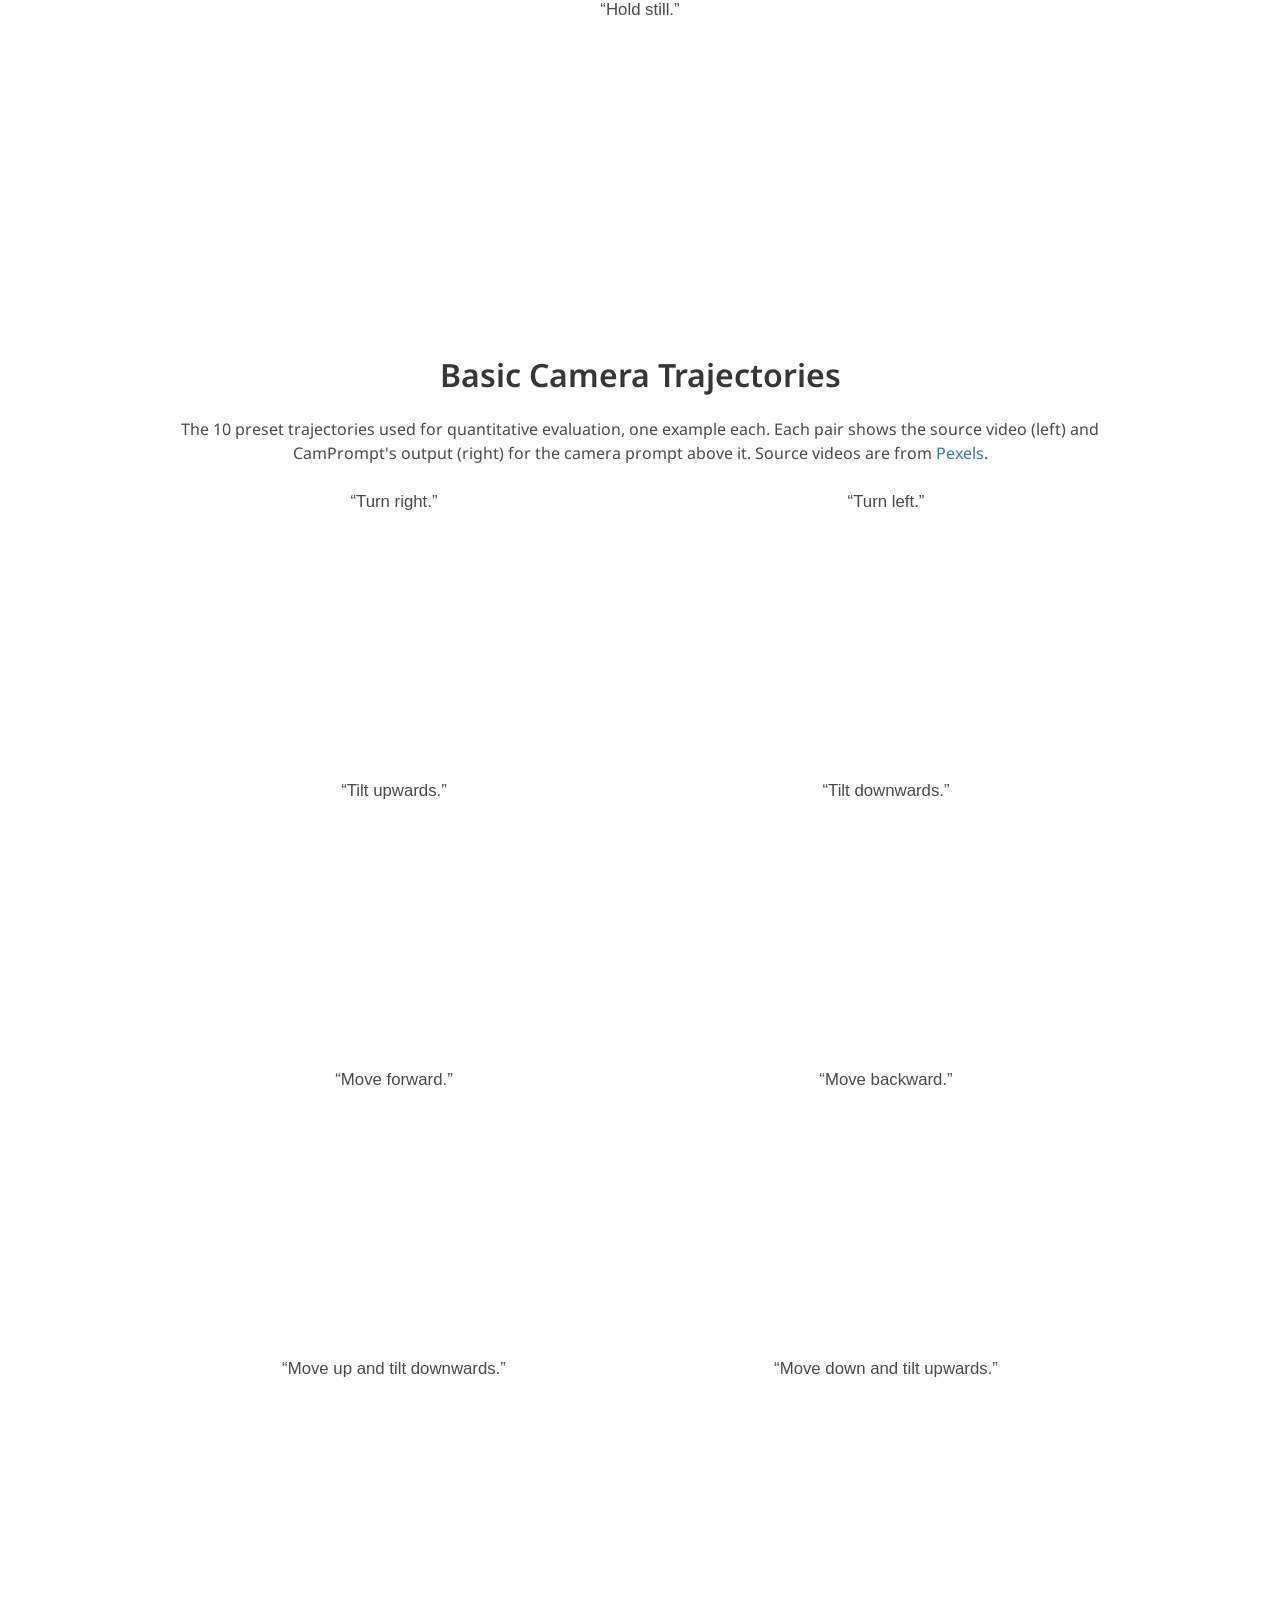
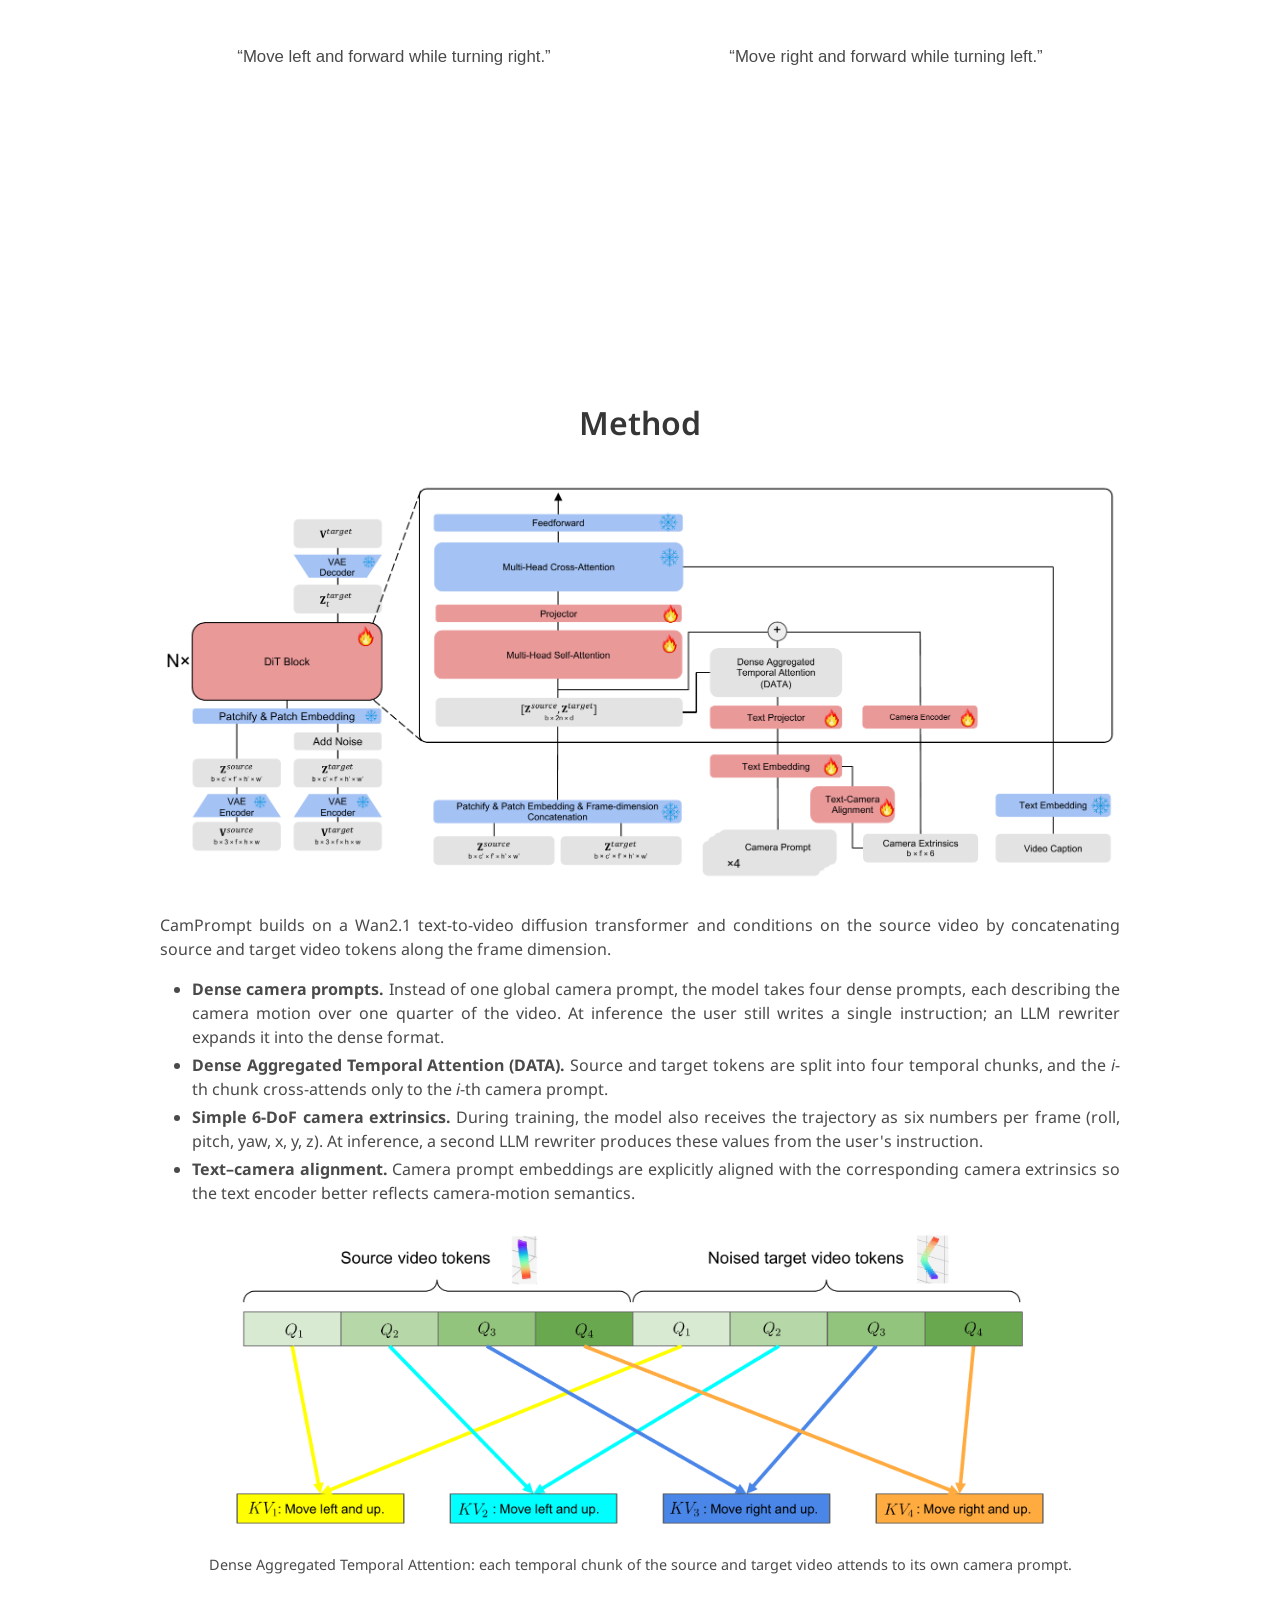
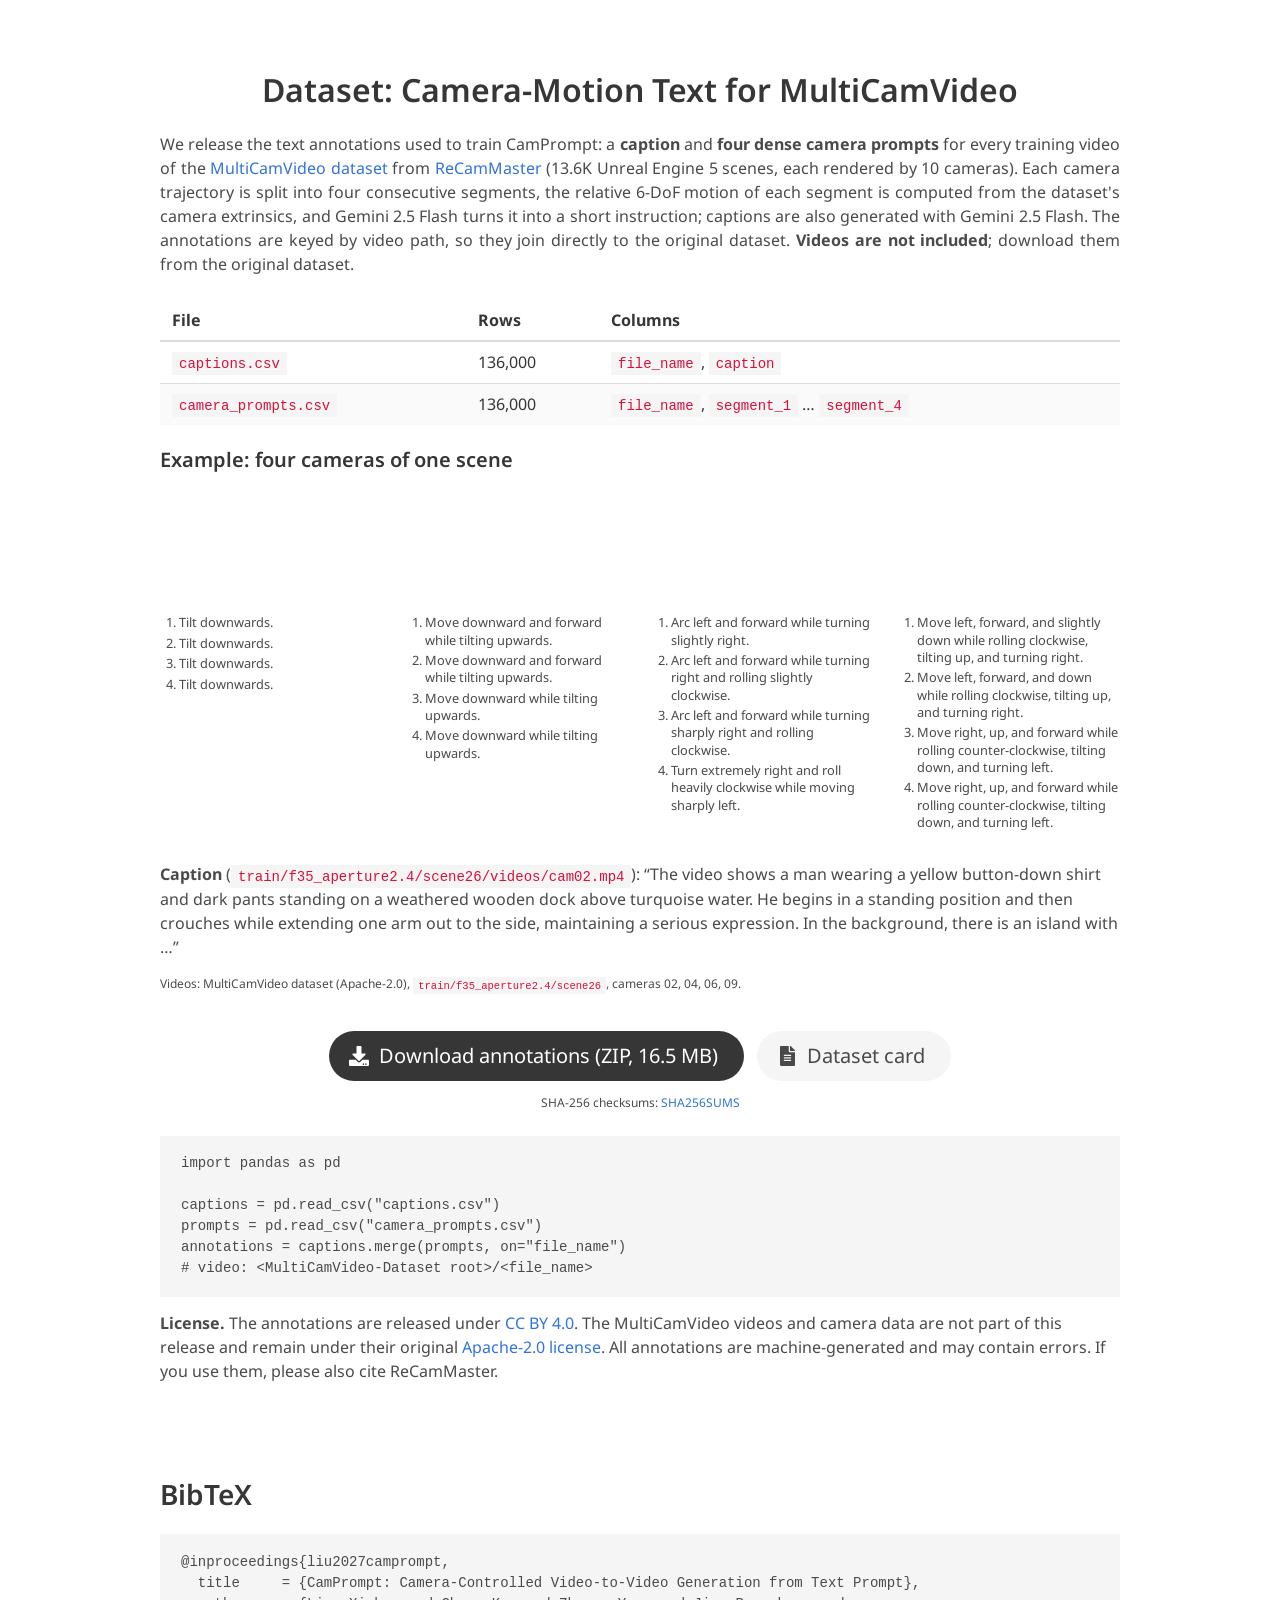
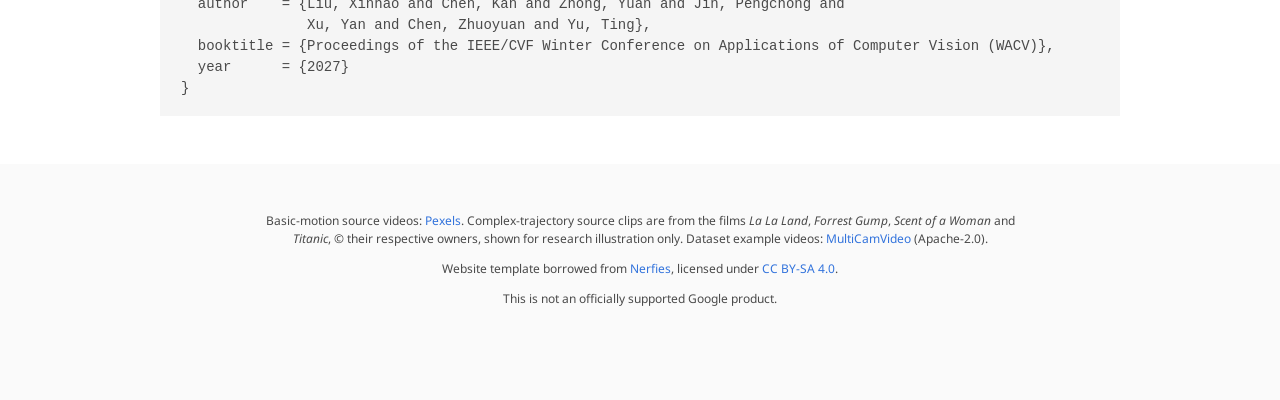
==== commit 109dd140: "Add paper Fig. 1 overview; show complex trajectories before the 10 basic presets" ====
--- a/index.html
+++ b/index.html
@@ -72,6 +72,17 @@
 <section class="hero teaser">
   <div class="container is-max-desktop">
     <div class="hero-body">
+      <!-- Paper Fig. 1 (media_files/figs/overview_pexels.pdf, rendered at 2x) -->
+      <a href="./static/images/overview.jpg" title="Open full size">
+        <img src="./static/images/overview.jpg" class="figure overview-figure" width="1928" height="903"
+             alt="Overview of CamPrompt: instead of camera parameters, the user gives a plain-text camera instruction and CamPrompt re-shoots the source video along that trajectory.">
+      </a>
+      <p class="figure-caption overview-caption">
+        <b>Overview of <span class="dnerf">CamPrompt</span>.</b> Given a source video, its caption, and a simple user-provided
+        text instruction of camera movement, <span class="dnerf">CamPrompt</span> re-shoots the source video at a new camera
+        trajectory described by the text instruction. There is no need for complex control formats such as camera
+        parameters or flow maps.
+      </p>
       <div class="columns is-multiline">
         <div class="column is-half">
           <p class="prompt">&ldquo;Move up while tilting down, then zoom out.&rdquo;</p>
@@ -124,6 +135,55 @@
   </div>
 </section>
 
+<!-- Complex trajectories -->
+<section class="section">
+  <div class="container is-max-desktop">
+    <h2 class="title is-3 has-text-centered">Complex Camera Trajectories from One Prompt</h2>
+    <p class="has-text-centered section-note">
+      Multi-step instructions are expanded by the LLM rewriter into dense camera prompts and 6-DoF extrinsics.
+      Each pair shows the source clip (left) and CamPrompt's output (right).
+    </p>
+    <div class="columns is-multiline">
+      <div class="column is-half">
+        <p class="prompt">&ldquo;Move backward, then move up.&rdquo;</p>
+        <video autoplay muted loop playsinline preload="metadata" class="pair-video"><source src="./static/videos/arb_lalaland__move_backward_then_move_up.mp4" type="video/mp4"></video>
+      </div>
+      <div class="column is-half">
+        <p class="prompt">&ldquo;Turn left, then turn back to the origin.&rdquo;</p>
+        <video autoplay muted loop playsinline preload="metadata" class="pair-video"><source src="./static/videos/arb_lalaland__turn_left_then_turn_back_to_the_origin.mp4" type="video/mp4"></video>
+      </div>
+      <div class="column is-half">
+        <p class="prompt">&ldquo;Move up while tilting down, then zoom in.&rdquo;</p>
+        <video autoplay muted loop playsinline preload="metadata" class="pair-video"><source src="./static/videos/arb_lalaland__move_up_while_tilting_down_then_zoom_in.mp4" type="video/mp4"></video>
+      </div>
+      <div class="column is-half">
+        <p class="prompt">&ldquo;Move up while tilting down, then move right while turning left.&rdquo;</p>
+        <video autoplay muted loop playsinline preload="metadata" class="pair-video"><source src="./static/videos/arb_lalaland__move_up_while_tilting_down_then_move_right_while_turning_left.mp4" type="video/mp4"></video>
+      </div>
+      <div class="column is-half">
+        <p class="prompt">&ldquo;Move left and forward while turning right, then move up and tilt down.&rdquo;</p>
+        <video autoplay muted loop playsinline preload="metadata" class="pair-video"><source src="./static/videos/arb_forrestgump__move_left_and_forward_while_turning_right_then_move_up_and_tilt_down.mp4" type="video/mp4"></video>
+      </div>
+      <div class="column is-half">
+        <p class="prompt">&ldquo;Move right and forward while turning left, then move up while tilting down.&rdquo;</p>
+        <video autoplay muted loop playsinline preload="metadata" class="pair-video"><source src="./static/videos/arb_forrestgump__move_right_and_forward_while_turning_left_then_move_up_while_tilting_down.mp4" type="video/mp4"></video>
+      </div>
+      <div class="column is-half">
+        <p class="prompt">&ldquo;Move left while turning right, then move all the way to the right while turning left.&rdquo;</p>
+        <video autoplay muted loop playsinline preload="metadata" class="pair-video"><source src="./static/videos/arb_forrestgump__move_left_while_turning_right_then_move_all_the_way_to_the_right_while_turning_left.mp4" type="video/mp4"></video>
+      </div>
+      <div class="column is-half">
+        <p class="prompt">&ldquo;Move up, right, and forward, then move left, down, and backward while turning right.&rdquo;</p>
+        <video autoplay muted loop playsinline preload="metadata" class="pair-video"><source src="./static/videos/arb_forrestgump__move_up_right_forward_then_move_left_down_backward_and_turning_right.mp4" type="video/mp4"></video>
+      </div>
+      <div class="column is-half is-offset-one-quarter">
+        <p class="prompt">&ldquo;Hold still.&rdquo;</p>
+        <video autoplay muted loop playsinline preload="metadata" class="pair-video"><source src="./static/videos/arb_titanic__hold_still.mp4" type="video/mp4"></video>
+      </div>
+    </div>
+  </div>
+</section>
+
 <!-- Results: the 10 preset trajectories (paper appendix Fig. "10 simple trajectories") -->
 <section class="section">
   <div class="container is-max-desktop">
@@ -173,55 +233,6 @@
       <div class="column is-half">
         <p class="prompt">&ldquo;Move right and forward while turning left.&rdquo;</p>
         <video autoplay muted loop playsinline preload="metadata" class="pair-video"><source src="./static/videos/preset10_arc_right.mp4" type="video/mp4"></video>
-      </div>
-    </div>
-  </div>
-</section>
-
-<!-- Complex trajectories -->
-<section class="section">
-  <div class="container is-max-desktop">
-    <h2 class="title is-3 has-text-centered">Complex Camera Trajectories from One Prompt</h2>
-    <p class="has-text-centered section-note">
-      Multi-step instructions are expanded by the LLM rewriter into dense camera prompts and 6-DoF extrinsics.
-      Each pair shows the source clip (left) and CamPrompt's output (right).
-    </p>
-    <div class="columns is-multiline">
-      <div class="column is-half">
-        <p class="prompt">&ldquo;Move backward, then move up.&rdquo;</p>
-        <video autoplay muted loop playsinline preload="metadata" class="pair-video"><source src="./static/videos/arb_lalaland__move_backward_then_move_up.mp4" type="video/mp4"></video>
-      </div>
-      <div class="column is-half">
-        <p class="prompt">&ldquo;Turn left, then turn back to the origin.&rdquo;</p>
-        <video autoplay muted loop playsinline preload="metadata" class="pair-video"><source src="./static/videos/arb_lalaland__turn_left_then_turn_back_to_the_origin.mp4" type="video/mp4"></video>
-      </div>
-      <div class="column is-half">
-        <p class="prompt">&ldquo;Move up while tilting down, then zoom in.&rdquo;</p>
-        <video autoplay muted loop playsinline preload="metadata" class="pair-video"><source src="./static/videos/arb_lalaland__move_up_while_tilting_down_then_zoom_in.mp4" type="video/mp4"></video>
-      </div>
-      <div class="column is-half">
-        <p class="prompt">&ldquo;Move up while tilting down, then move right while turning left.&rdquo;</p>
-        <video autoplay muted loop playsinline preload="metadata" class="pair-video"><source src="./static/videos/arb_lalaland__move_up_while_tilting_down_then_move_right_while_turning_left.mp4" type="video/mp4"></video>
-      </div>
-      <div class="column is-half">
-        <p class="prompt">&ldquo;Move left and forward while turning right, then move up and tilt down.&rdquo;</p>
-        <video autoplay muted loop playsinline preload="metadata" class="pair-video"><source src="./static/videos/arb_forrestgump__move_left_and_forward_while_turning_right_then_move_up_and_tilt_down.mp4" type="video/mp4"></video>
-      </div>
-      <div class="column is-half">
-        <p class="prompt">&ldquo;Move right and forward while turning left, then move up while tilting down.&rdquo;</p>
-        <video autoplay muted loop playsinline preload="metadata" class="pair-video"><source src="./static/videos/arb_forrestgump__move_right_and_forward_while_turning_left_then_move_up_while_tilting_down.mp4" type="video/mp4"></video>
-      </div>
-      <div class="column is-half">
-        <p class="prompt">&ldquo;Move left while turning right, then move all the way to the right while turning left.&rdquo;</p>
-        <video autoplay muted loop playsinline preload="metadata" class="pair-video"><source src="./static/videos/arb_forrestgump__move_left_while_turning_right_then_move_all_the_way_to_the_right_while_turning_left.mp4" type="video/mp4"></video>
-      </div>
-      <div class="column is-half">
-        <p class="prompt">&ldquo;Move up, right, and forward, then move left, down, and backward while turning right.&rdquo;</p>
-        <video autoplay muted loop playsinline preload="metadata" class="pair-video"><source src="./static/videos/arb_forrestgump__move_up_right_forward_then_move_left_down_backward_and_turning_right.mp4" type="video/mp4"></video>
-      </div>
-      <div class="column is-half is-offset-one-quarter">
-        <p class="prompt">&ldquo;Hold still.&rdquo;</p>
-        <video autoplay muted loop playsinline preload="metadata" class="pair-video"><source src="./static/videos/arb_titanic__hold_still.mp4" type="video/mp4"></video>
       </div>
     </div>
   </div>
--- a/static/css/camprompt.css
+++ b/static/css/camprompt.css
@@ -42,3 +42,7 @@
 
 a.button[disabled] { pointer-events: none; opacity: 0.6; }
 
+
+/* Paper Fig. 1 at the top of the teaser. */
+.overview-figure { height: auto; margin: 0 0 0.5rem; }
+.overview-caption { margin-bottom: 2rem; text-align: justify; }
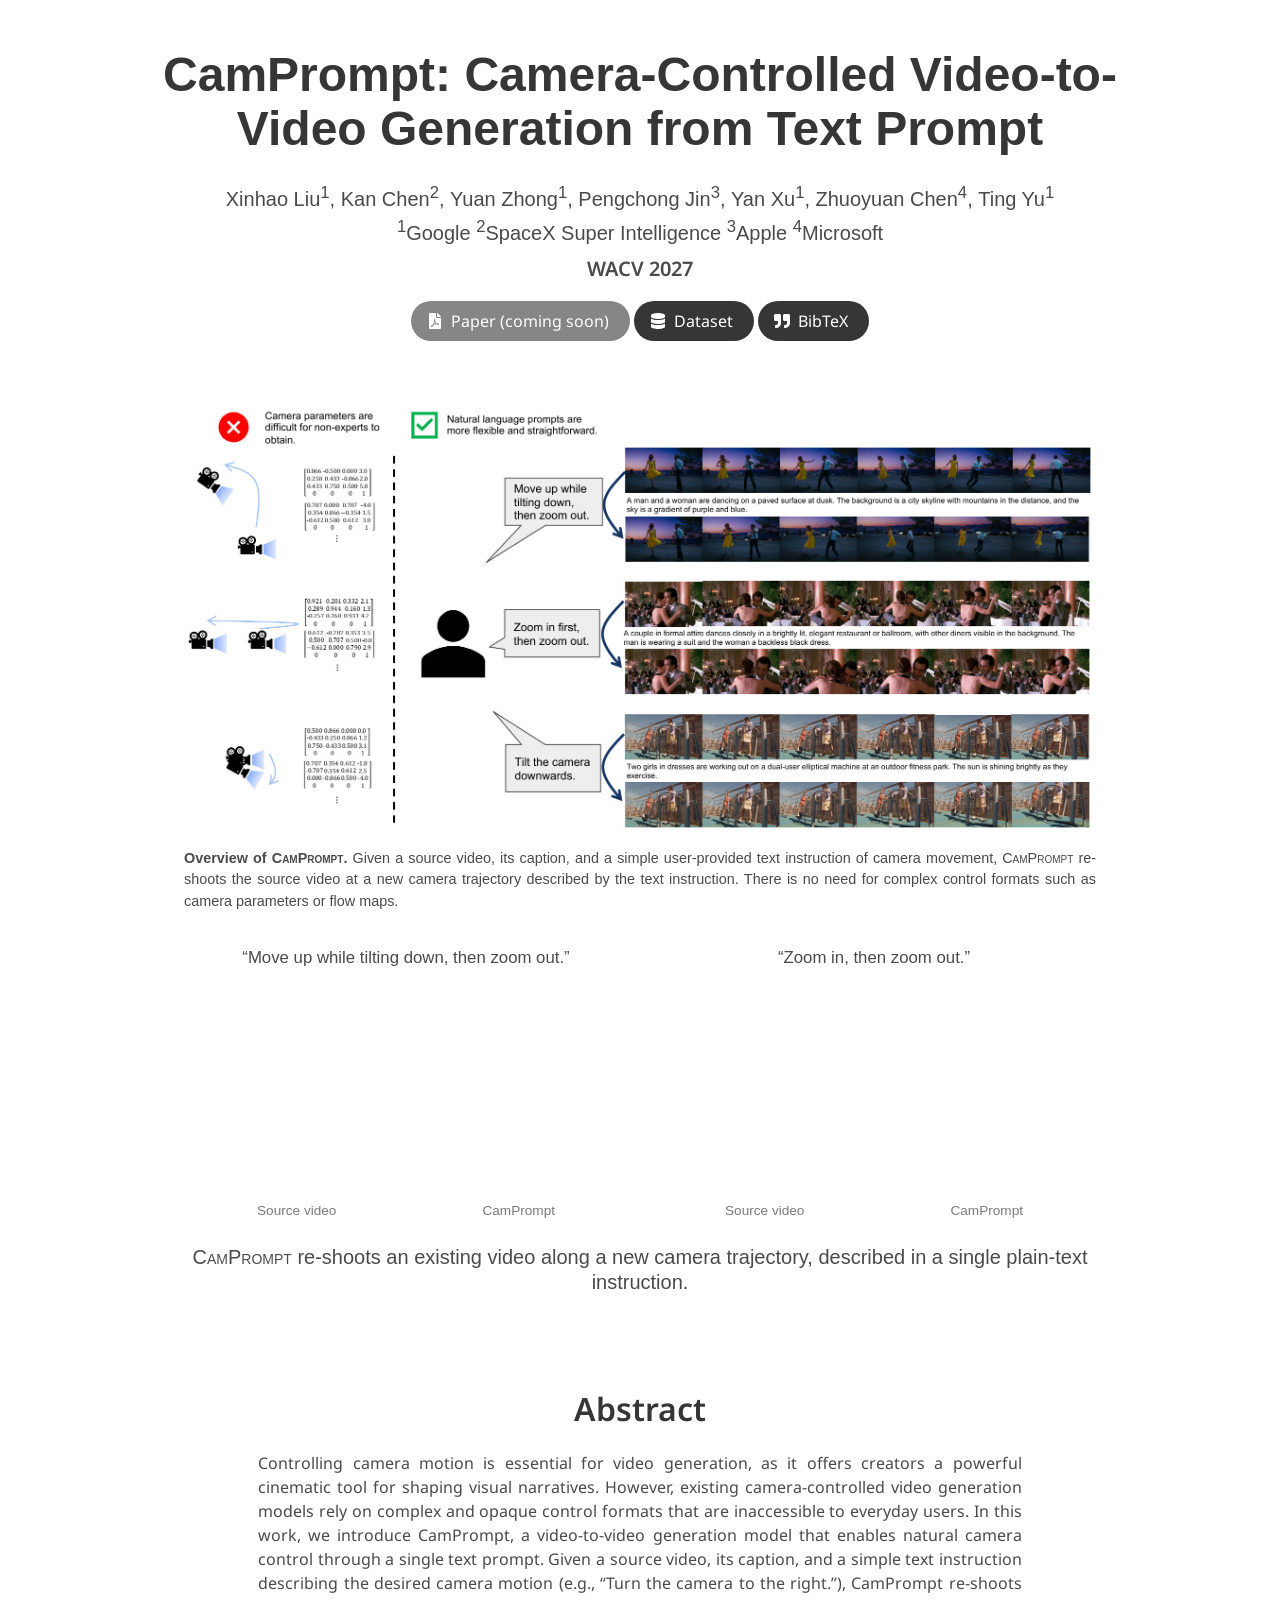
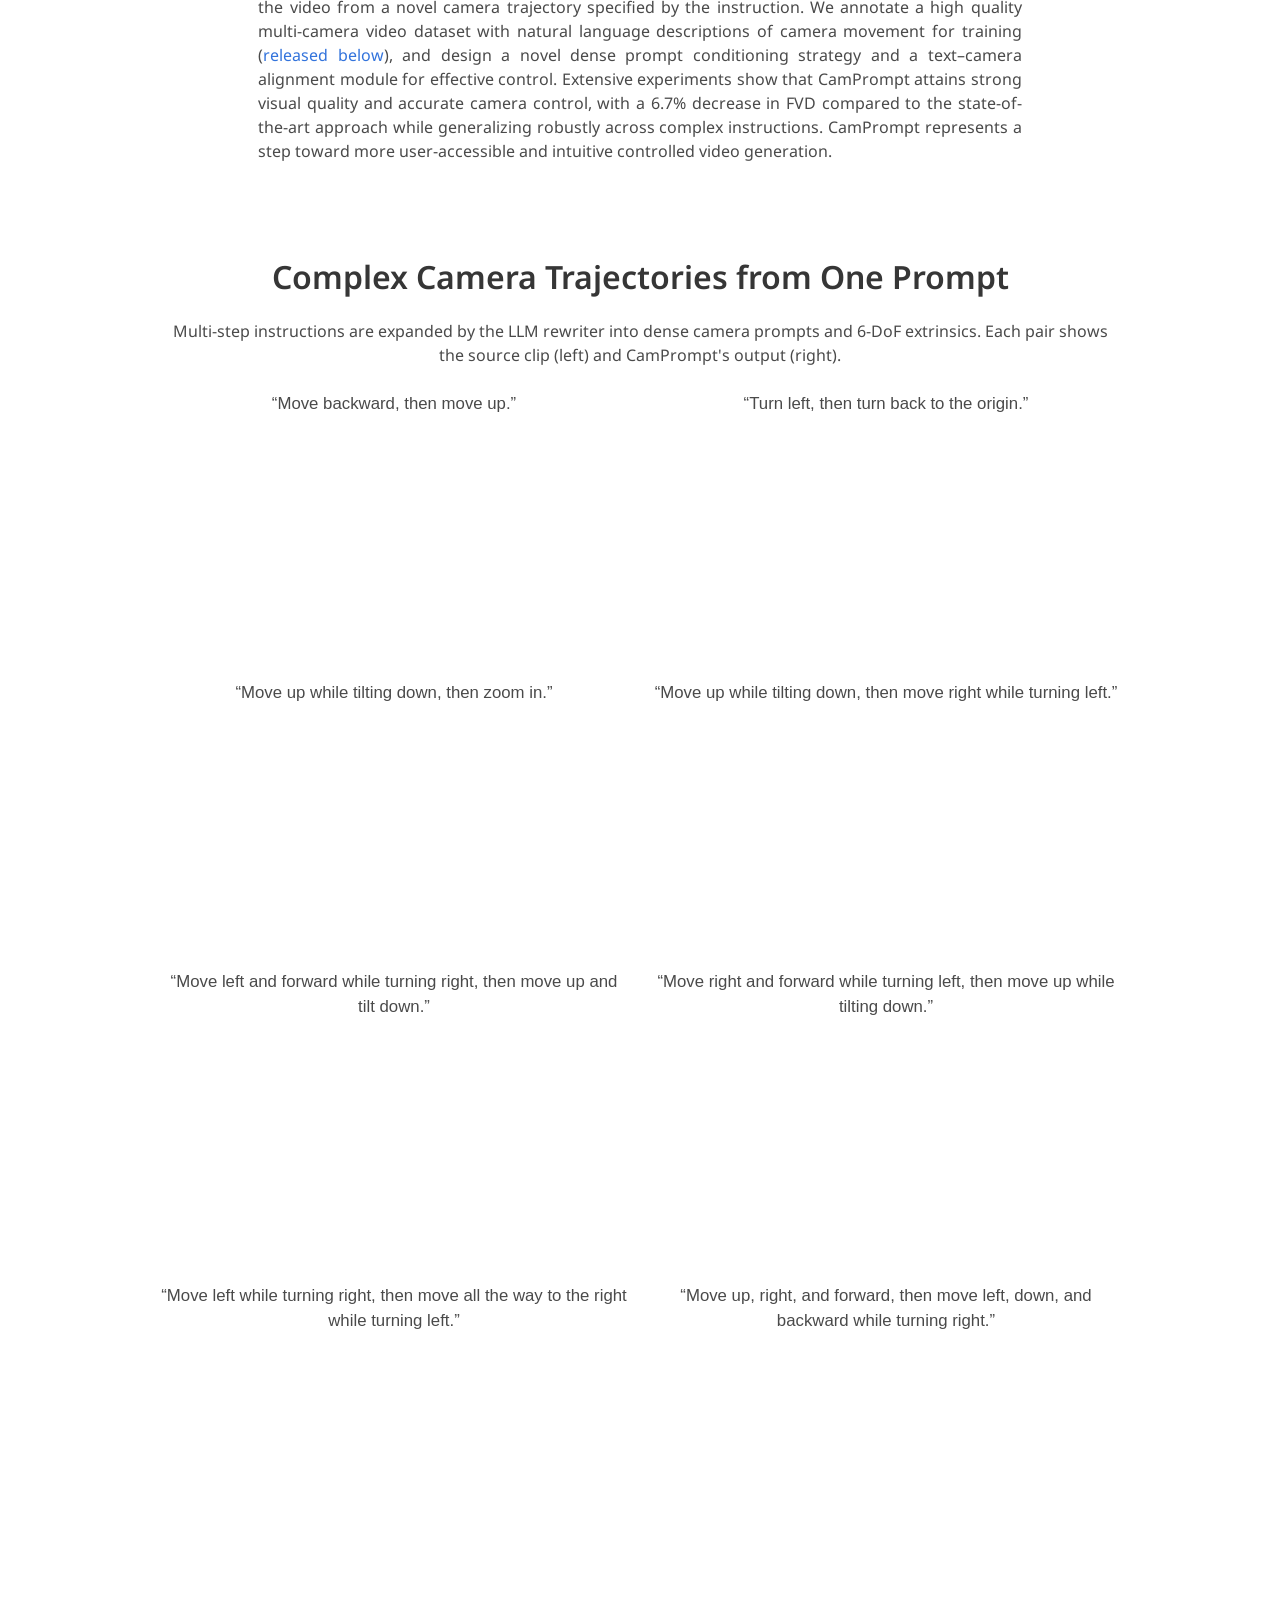
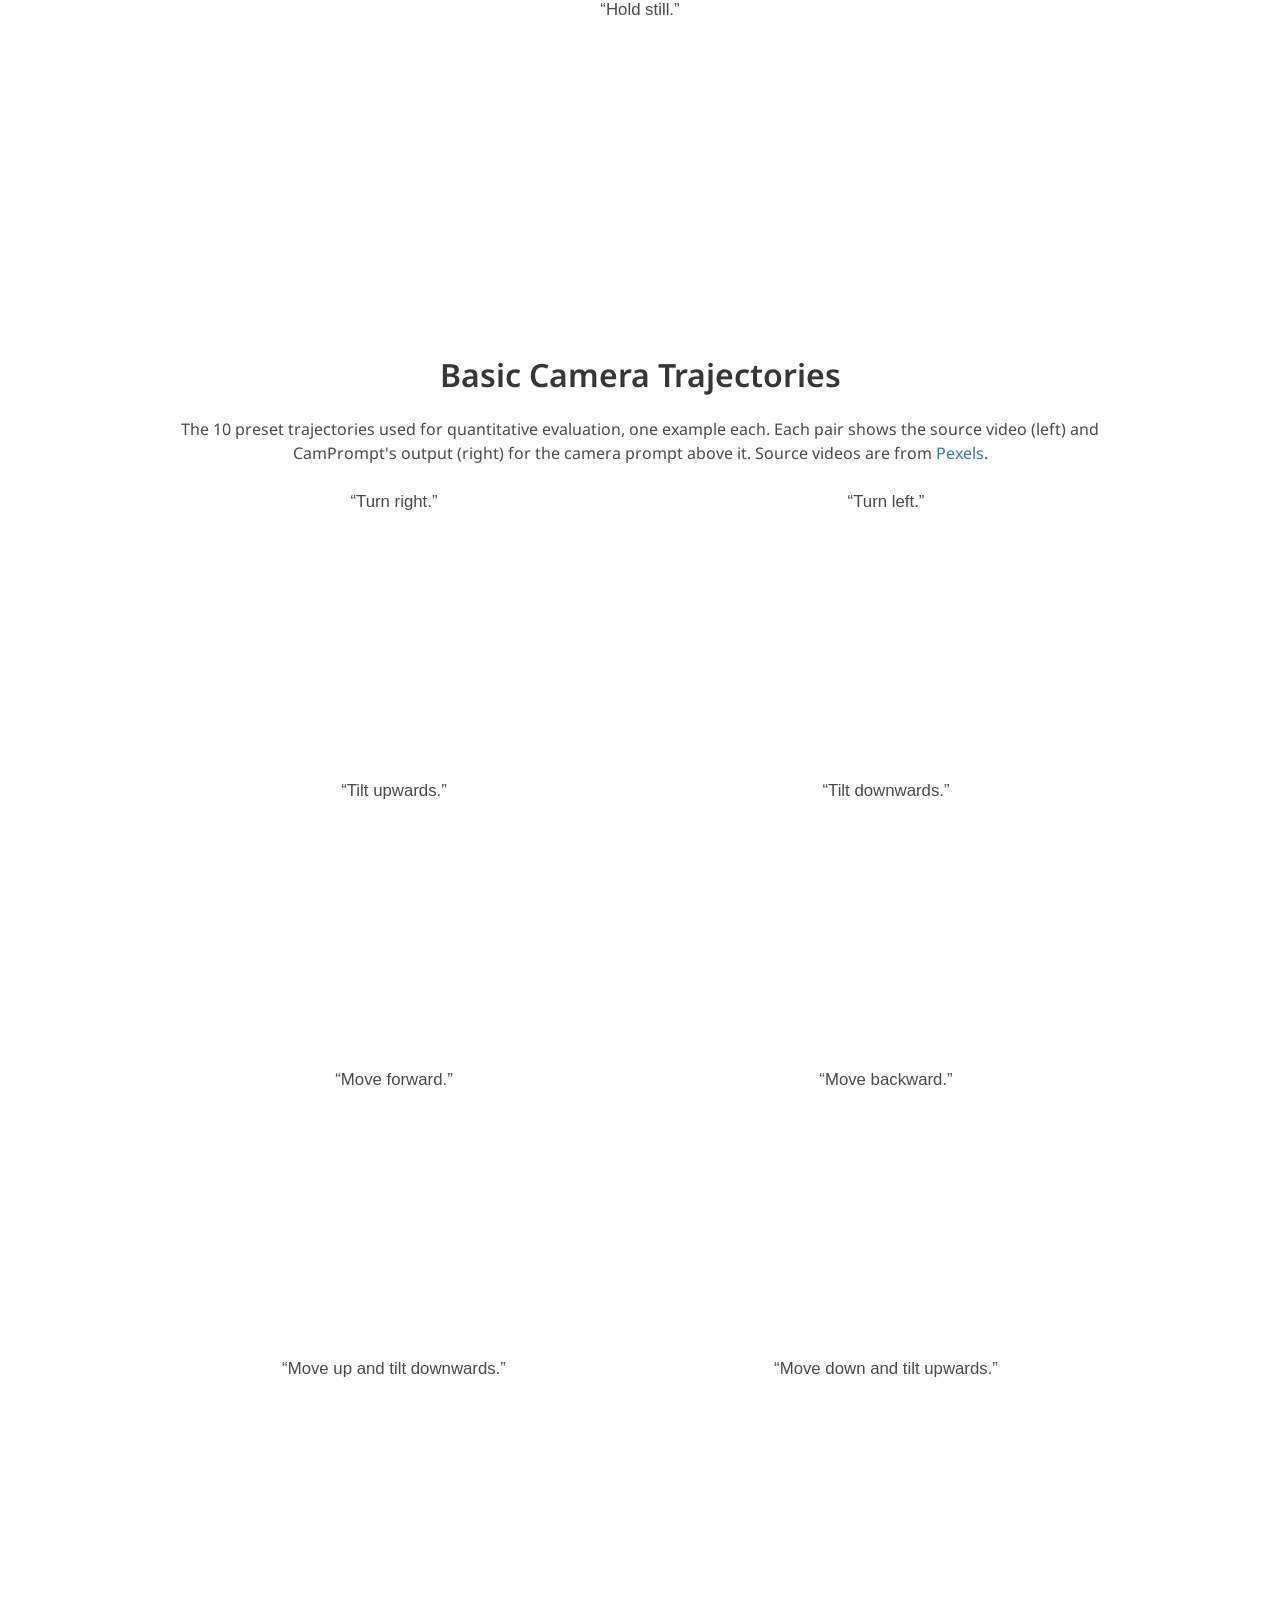
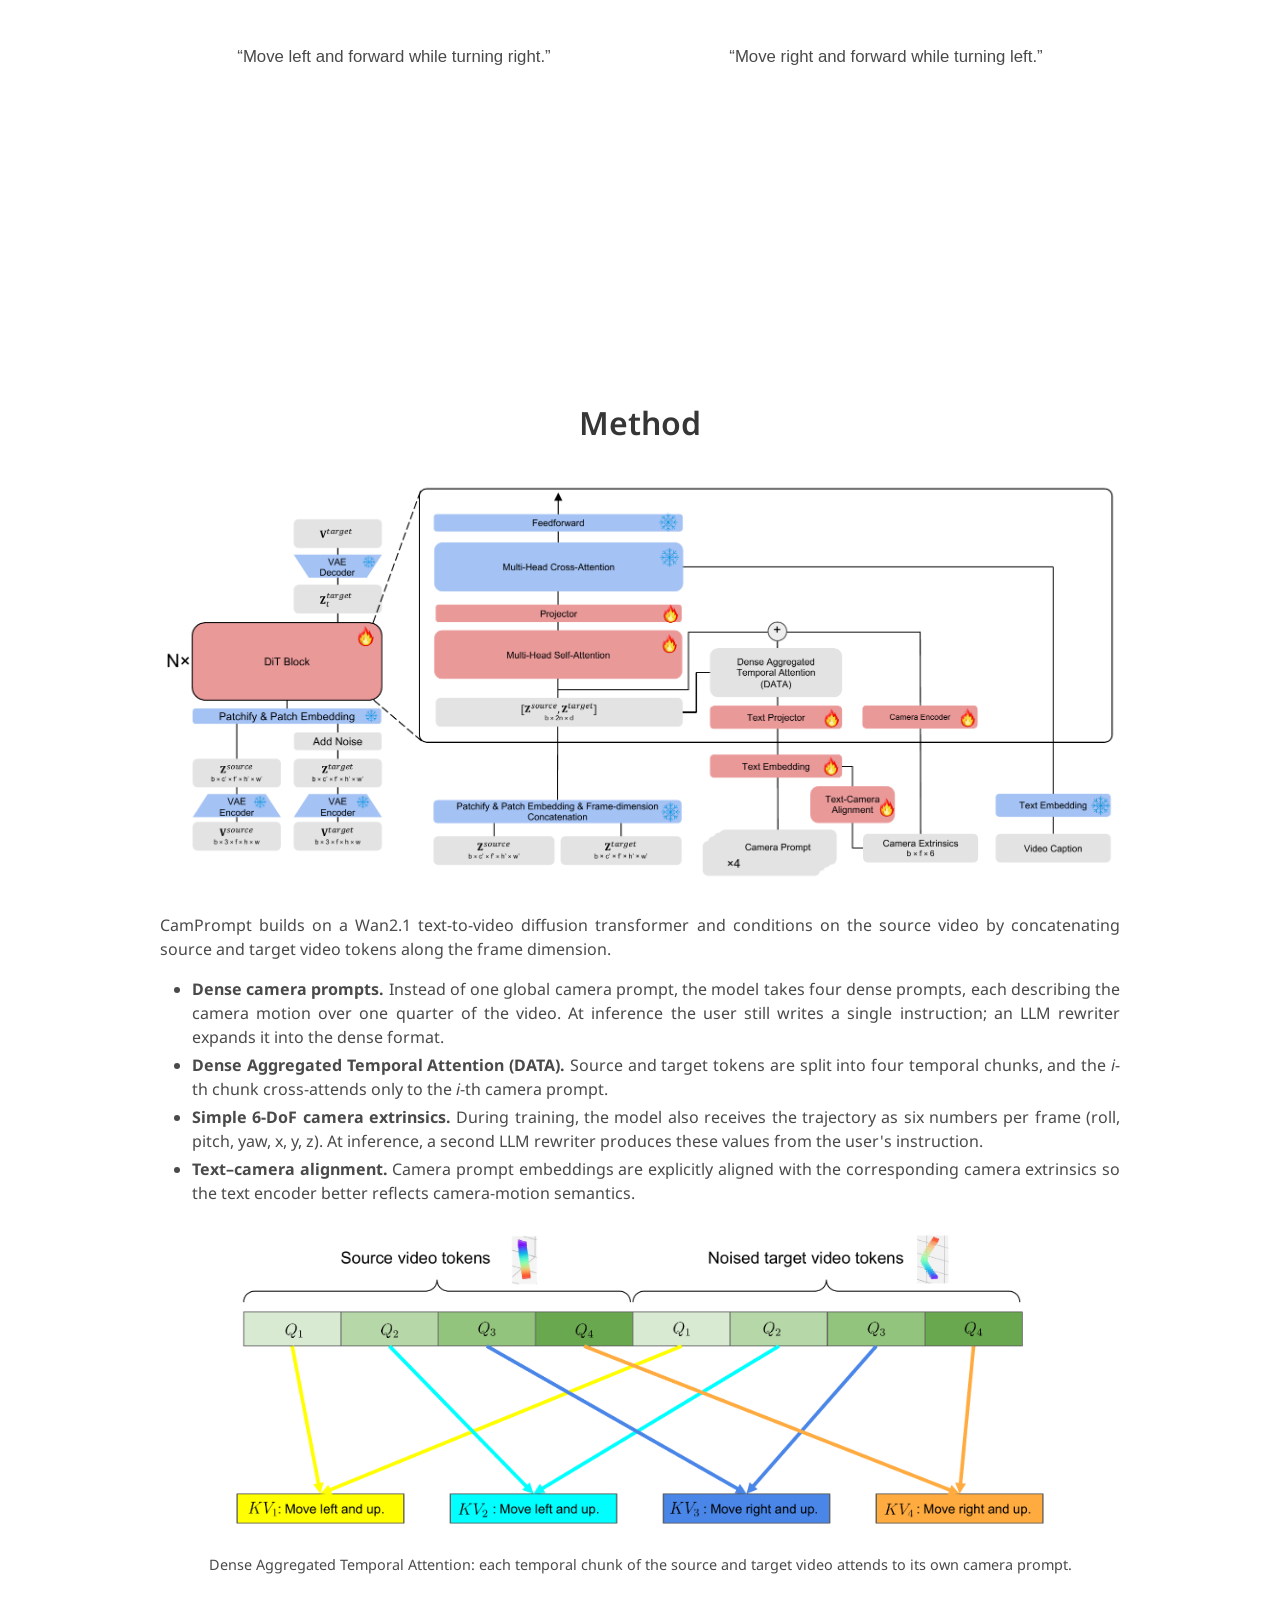
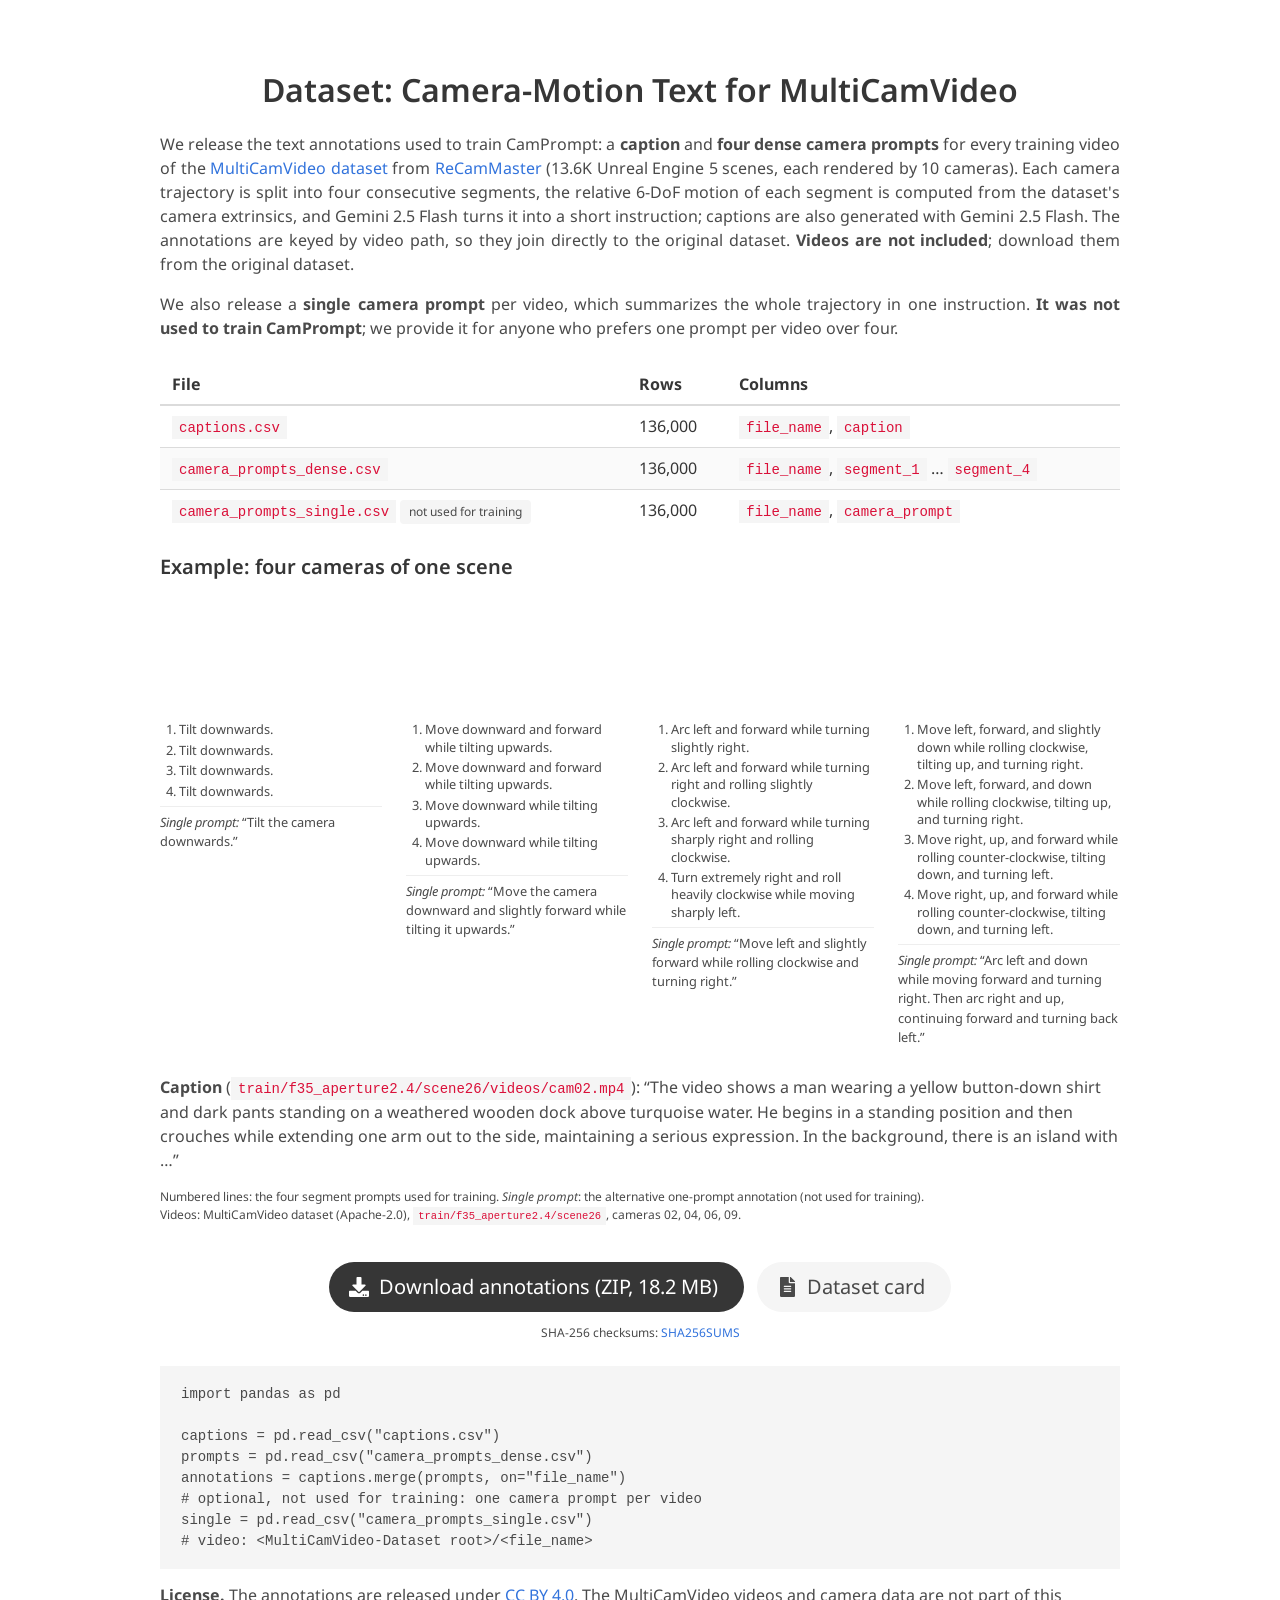
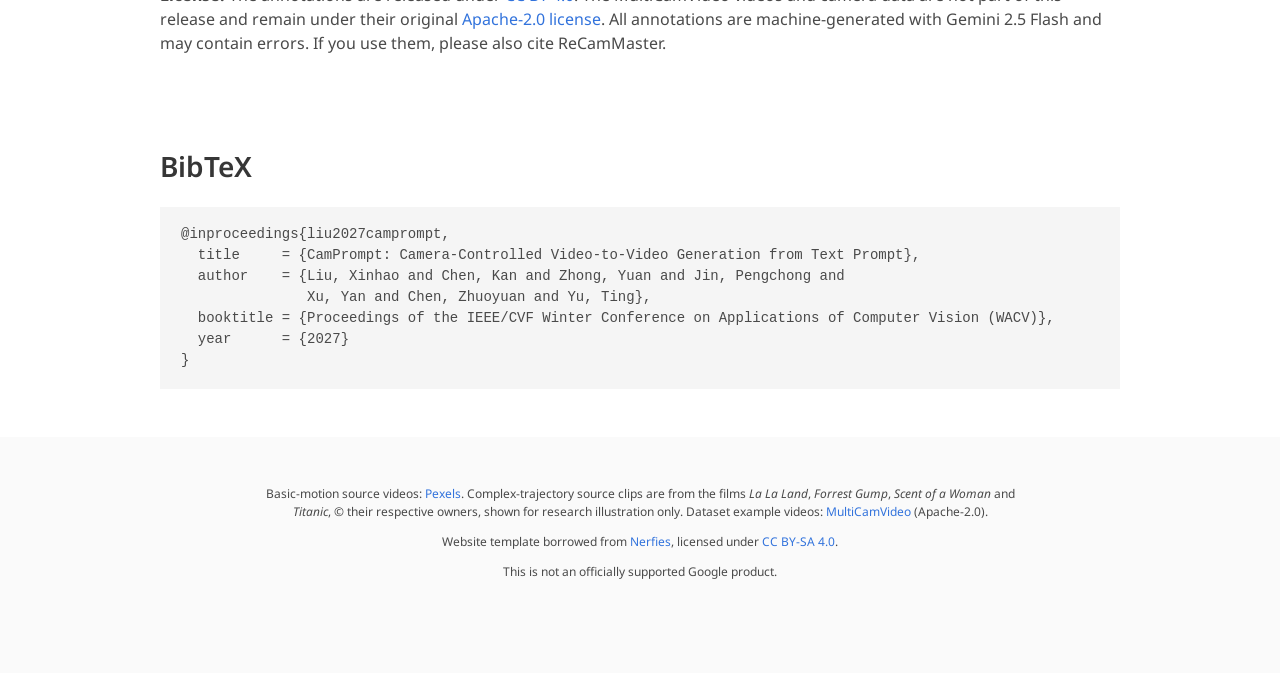
==== commit ee22d66e: "Dataset: add single camera prompt per video (not used for training), rename camera_prompts.csv to ca" ====
--- a/index.html
+++ b/index.html
@@ -286,13 +286,19 @@
         into a short instruction; captions are also generated with Gemini 2.5 Flash. The annotations are keyed by video path, so they join directly to the original
         dataset. <b>Videos are not included</b>; download them from the original dataset.
       </p>
+      <p>
+        We also release a <b>single camera prompt</b> per video, which summarizes the whole trajectory in one
+        instruction. <b>It was not used to train CamPrompt</b>; we provide it for anyone who prefers one prompt per
+        video over four.
+      </p>
     </div>
 
     <table class="table is-fullwidth is-striped dataset-table">
       <thead><tr><th>File</th><th>Rows</th><th>Columns</th></tr></thead>
       <tbody>
         <tr><td><code>captions.csv</code></td><td>136,000</td><td><code>file_name</code>, <code>caption</code></td></tr>
-        <tr><td><code>camera_prompts.csv</code></td><td>136,000</td><td><code>file_name</code>, <code>segment_1</code> &hellip; <code>segment_4</code></td></tr>
+        <tr><td><code>camera_prompts_dense.csv</code></td><td>136,000</td><td><code>file_name</code>, <code>segment_1</code> &hellip; <code>segment_4</code></td></tr>
+        <tr><td><code>camera_prompts_single.csv</code> <span class="tag is-light">not used for training</span></td><td>136,000</td><td><code>file_name</code>, <code>camera_prompt</code></td></tr>
       </tbody>
     </table>
 
@@ -303,6 +309,7 @@
         <ol class="segments">
           <li>Tilt downwards.</li><li>Tilt downwards.</li><li>Tilt downwards.</li><li>Tilt downwards.</li>
         </ol>
+        <p class="single-prompt"><i>Single prompt:</i> &ldquo;Tilt the camera downwards.&rdquo;</p>
       </div>
       <div class="column is-one-quarter">
         <video autoplay muted loop playsinline preload="metadata"><source src="./static/videos/multicam_scene26_cam04.mp4" type="video/mp4"></video>
@@ -312,6 +319,7 @@
           <li>Move downward while tilting upwards.</li>
           <li>Move downward while tilting upwards.</li>
         </ol>
+        <p class="single-prompt"><i>Single prompt:</i> &ldquo;Move the camera downward and slightly forward while tilting it upwards.&rdquo;</p>
       </div>
       <div class="column is-one-quarter">
         <video autoplay muted loop playsinline preload="metadata"><source src="./static/videos/multicam_scene26_cam06.mp4" type="video/mp4"></video>
@@ -321,6 +329,7 @@
           <li>Arc left and forward while turning sharply right and rolling clockwise.</li>
           <li>Turn extremely right and roll heavily clockwise while moving sharply left.</li>
         </ol>
+        <p class="single-prompt"><i>Single prompt:</i> &ldquo;Move left and slightly forward while rolling clockwise and turning right.&rdquo;</p>
       </div>
       <div class="column is-one-quarter">
         <video autoplay muted loop playsinline preload="metadata"><source src="./static/videos/multicam_scene26_cam09.mp4" type="video/mp4"></video>
@@ -330,6 +339,7 @@
           <li>Move right, up, and forward while rolling counter-clockwise, tilting down, and turning left.</li>
           <li>Move right, up, and forward while rolling counter-clockwise, tilting down, and turning left.</li>
         </ol>
+        <p class="single-prompt"><i>Single prompt:</i> &ldquo;Arc left and down while moving forward and turning right. Then arc right and up, continuing forward and turning back left.&rdquo;</p>
       </div>
     </div>
     <div class="content caption-example">
@@ -338,14 +348,15 @@
         wooden dock above turquoise water. He begins in a standing position and then crouches while extending
         one arm out to the side, maintaining a serious expression. In the background, there is an island with
         &hellip;&rdquo;</p>
-      <p class="is-size-7">Videos: MultiCamVideo dataset (Apache-2.0), <code>train/f35_aperture2.4/scene26</code>,
+      <p class="is-size-7">Numbered lines: the four segment prompts used for training. <i>Single prompt</i>: the
+        alternative one-prompt annotation (not used for training).<br>Videos: MultiCamVideo dataset (Apache-2.0), <code>train/f35_aperture2.4/scene26</code>,
         cameras 02, 04, 06, 09.</p>
     </div>
 
     <div class="has-text-centered download-block">
-      <a href="./data/camprompt_annotations_v1.zip" class="button is-medium is-rounded is-dark" download>
+      <a href="./data/camprompt_annotations.zip" class="button is-medium is-rounded is-dark" download>
         <span class="icon"><i class="fas fa-download"></i></span>
-        <span>Download annotations (ZIP, 16.5&nbsp;MB)</span>
+        <span>Download annotations (ZIP, 18.2&nbsp;MB)</span>
       </a>
       <a href="./data/README.html" class="button is-medium is-rounded is-light">
         <span class="icon"><i class="fas fa-file-alt"></i></span>
@@ -358,15 +369,17 @@
 <pre><code>import pandas as pd
 
 captions = pd.read_csv("captions.csv")
-prompts = pd.read_csv("camera_prompts.csv")
+prompts = pd.read_csv("camera_prompts_dense.csv")
 annotations = captions.merge(prompts, on="file_name")
+# optional, not used for training: one camera prompt per video
+single = pd.read_csv("camera_prompts_single.csv")
 # video: &lt;MultiCamVideo-Dataset root&gt;/&lt;file_name&gt;</code></pre>
       <p>
         <b>License.</b> The annotations are released under
         <a href="https://creativecommons.org/licenses/by/4.0/">CC BY 4.0</a>. The MultiCamVideo videos and camera
         data are not part of this release and remain under their original
         <a href="https://huggingface.co/datasets/KlingTeam/MultiCamVideo-Dataset">Apache-2.0 license</a>.
-        All annotations are machine-generated and may contain errors. If you use them, please also cite
+        All annotations are machine-generated with Gemini 2.5 Flash and may contain errors. If you use them, please also cite
         ReCamMaster.
       </p>
     </div>
--- a/static/css/camprompt.css
+++ b/static/css/camprompt.css
@@ -46,3 +46,6 @@
 /* Paper Fig. 1 at the top of the teaser. */
 .overview-figure { height: auto; margin: 0 0 0.5rem; }
 .overview-caption { margin-bottom: 2rem; text-align: justify; }
+
+/* Single camera prompt (not used for training) under each dataset example. */
+.dataset-viewer .single-prompt { font-size: 0.8rem; margin-top: 0.4rem; color: #4a4a4a; border-top: 1px solid #eee; padding-top: 0.35rem; }
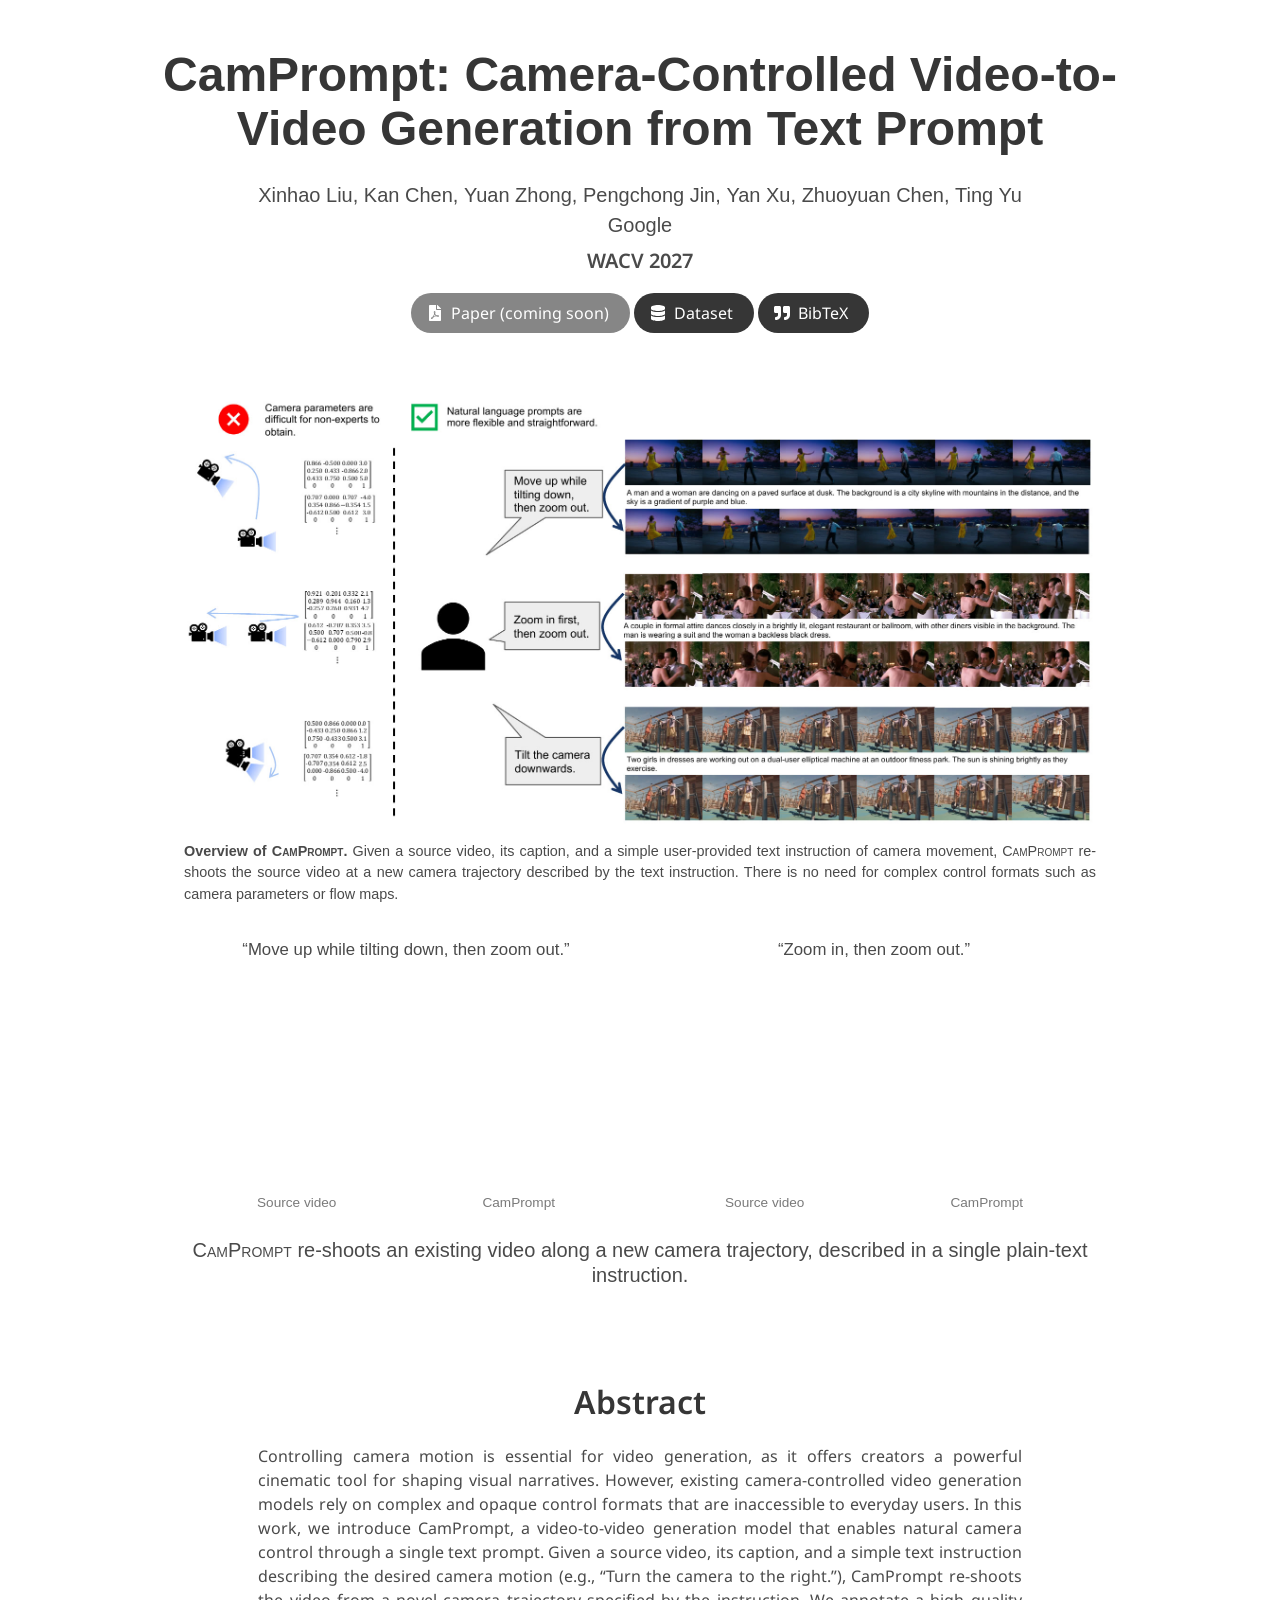
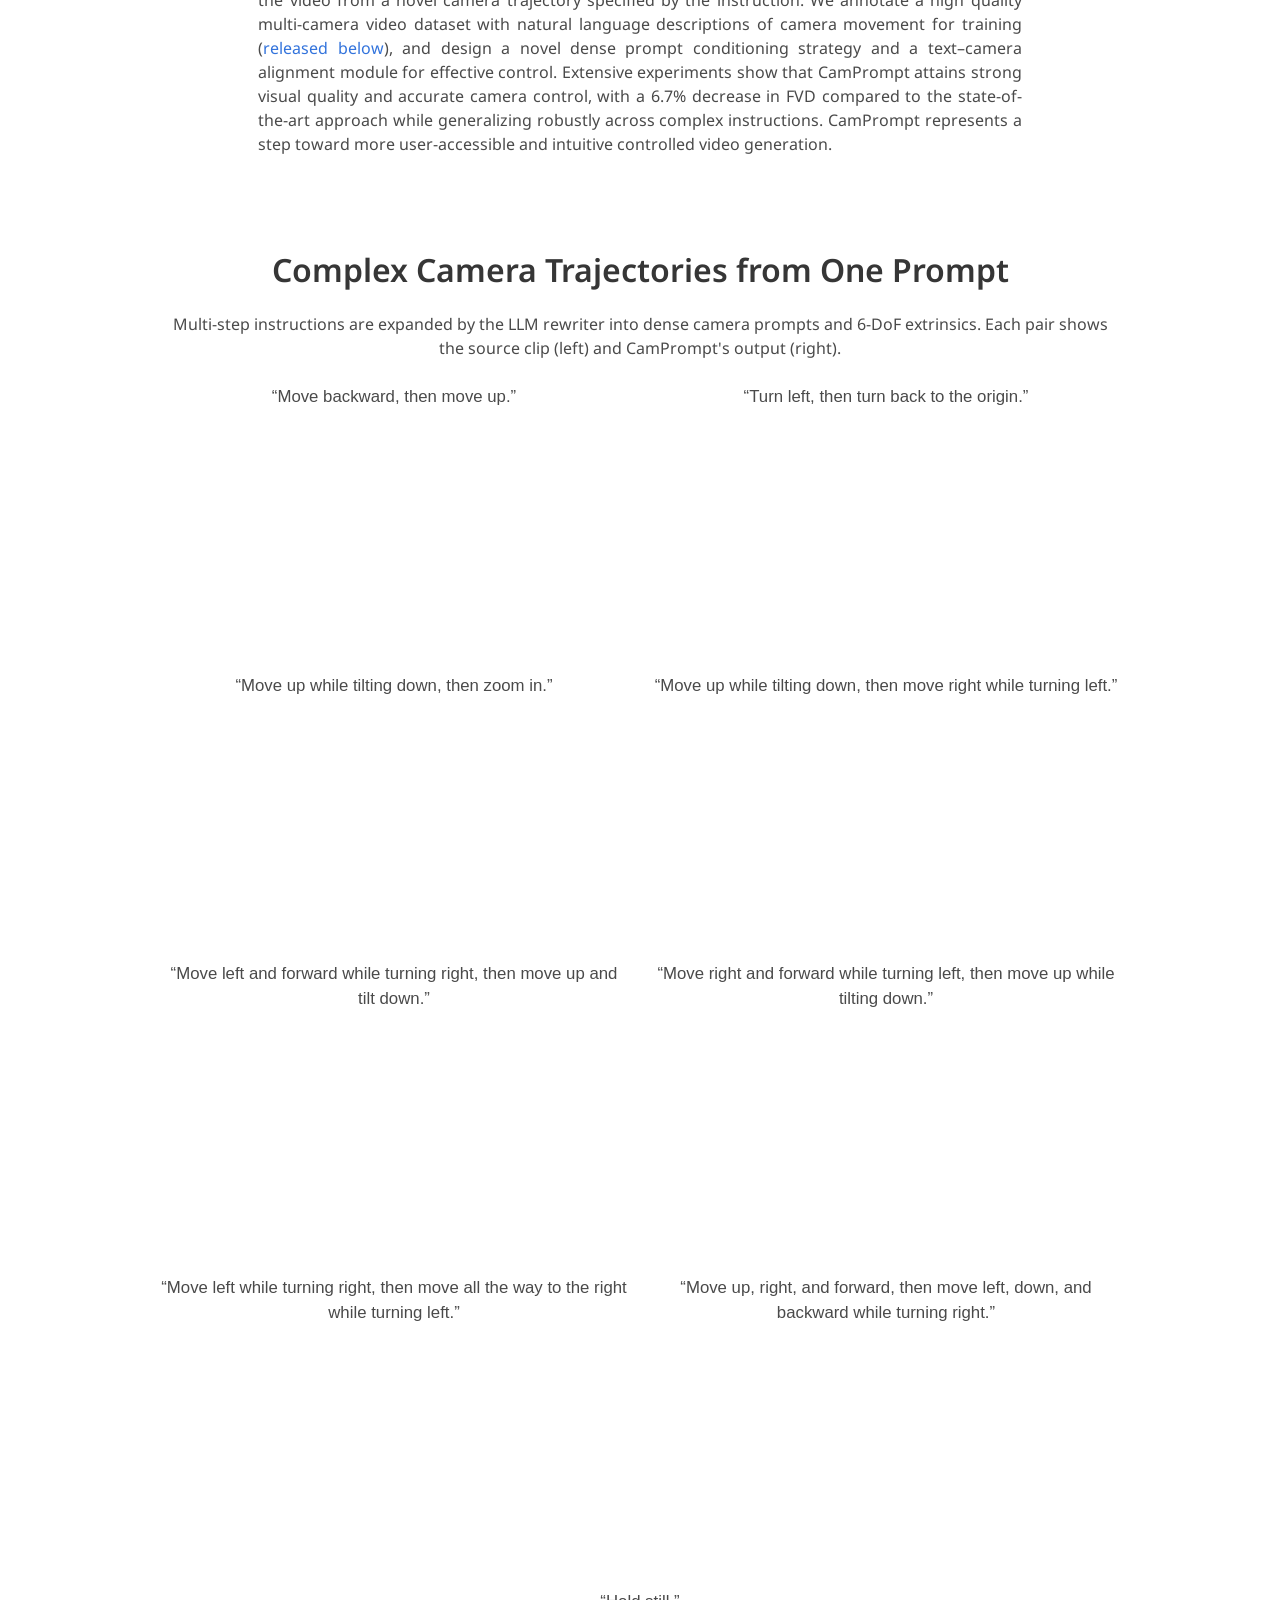
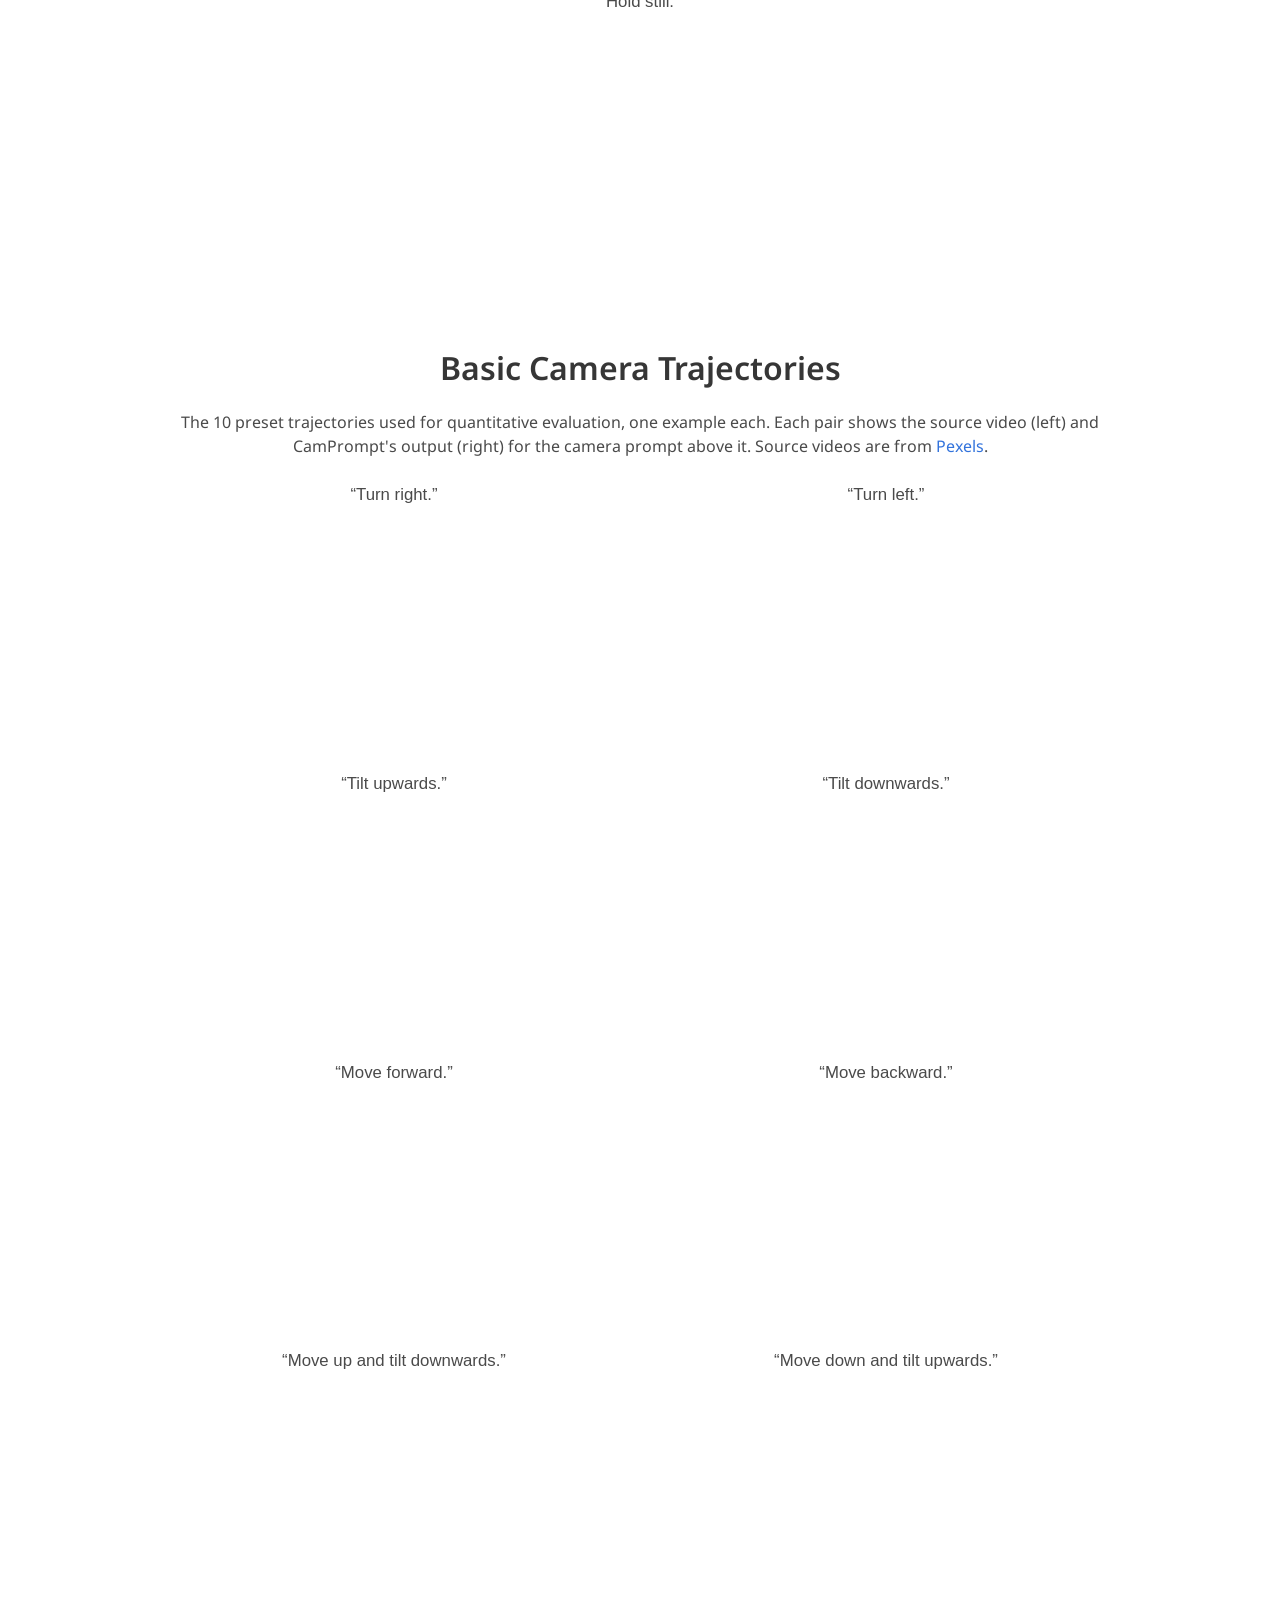
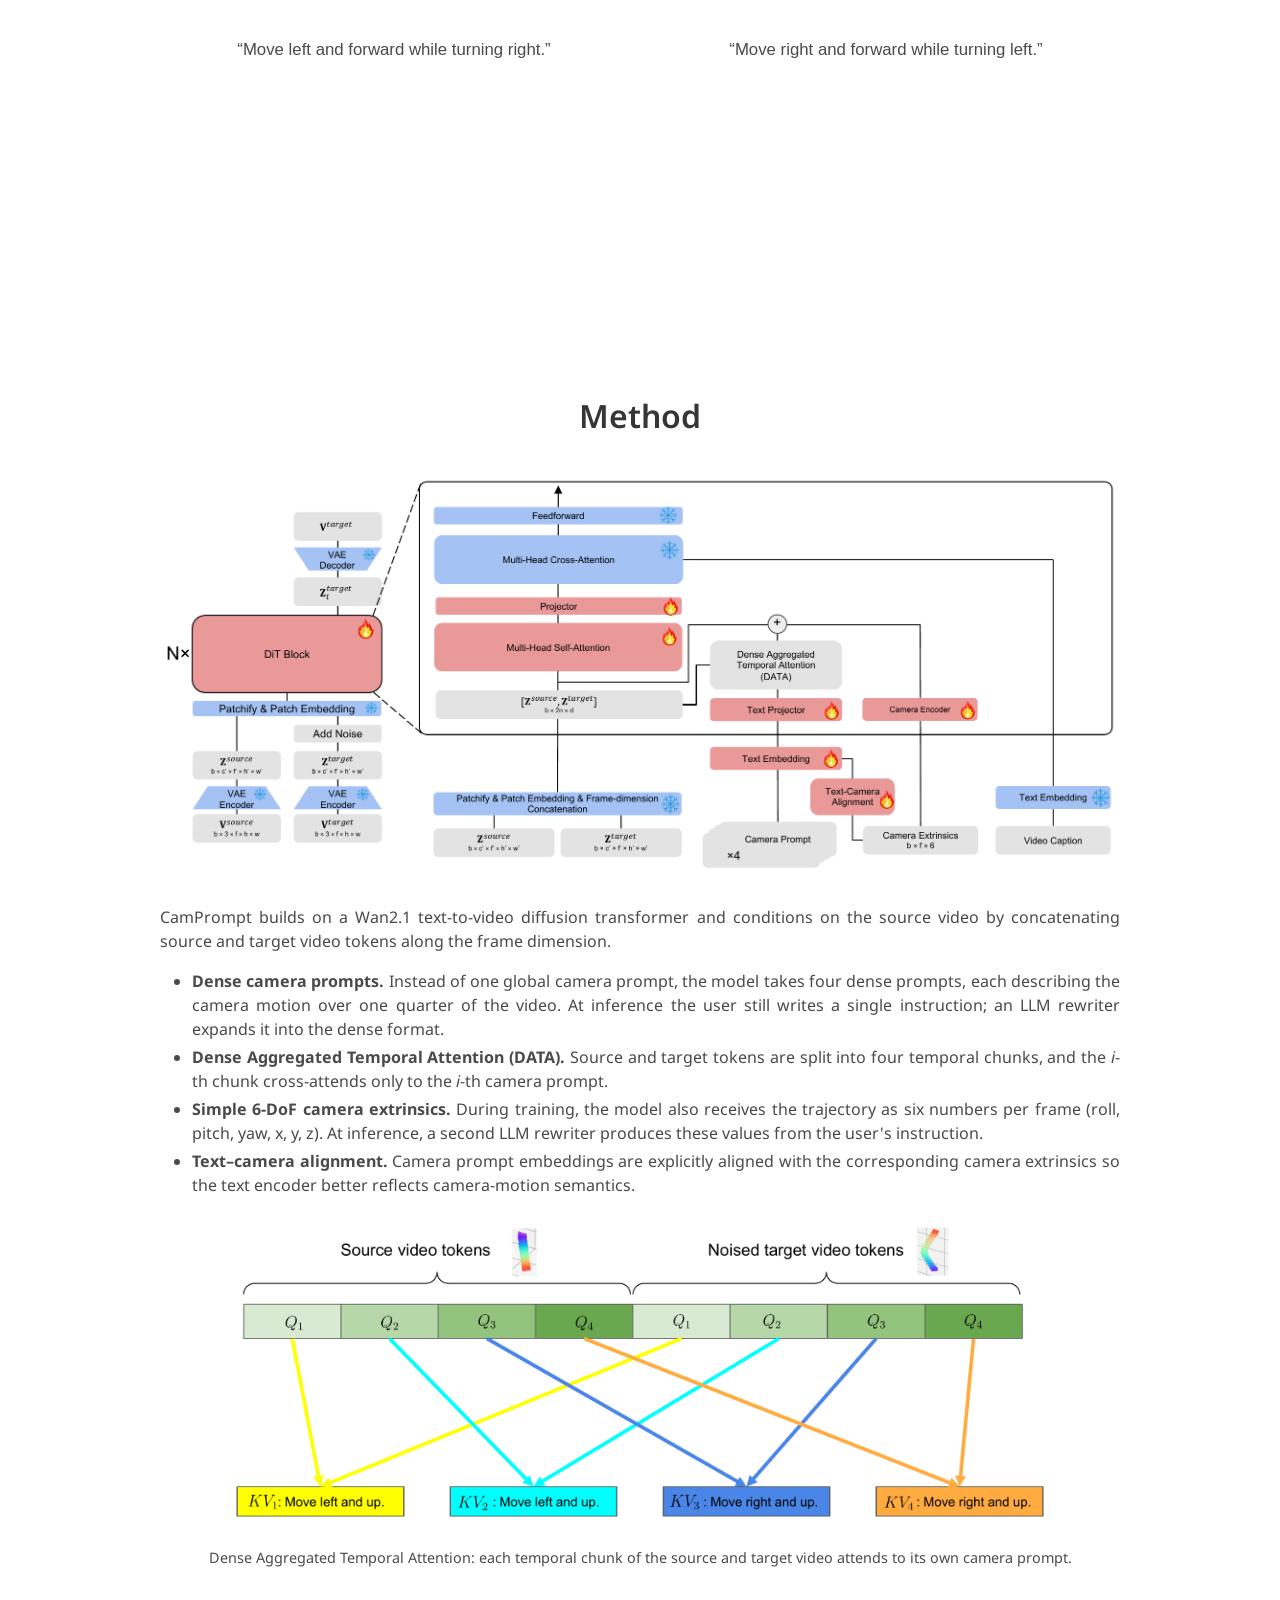
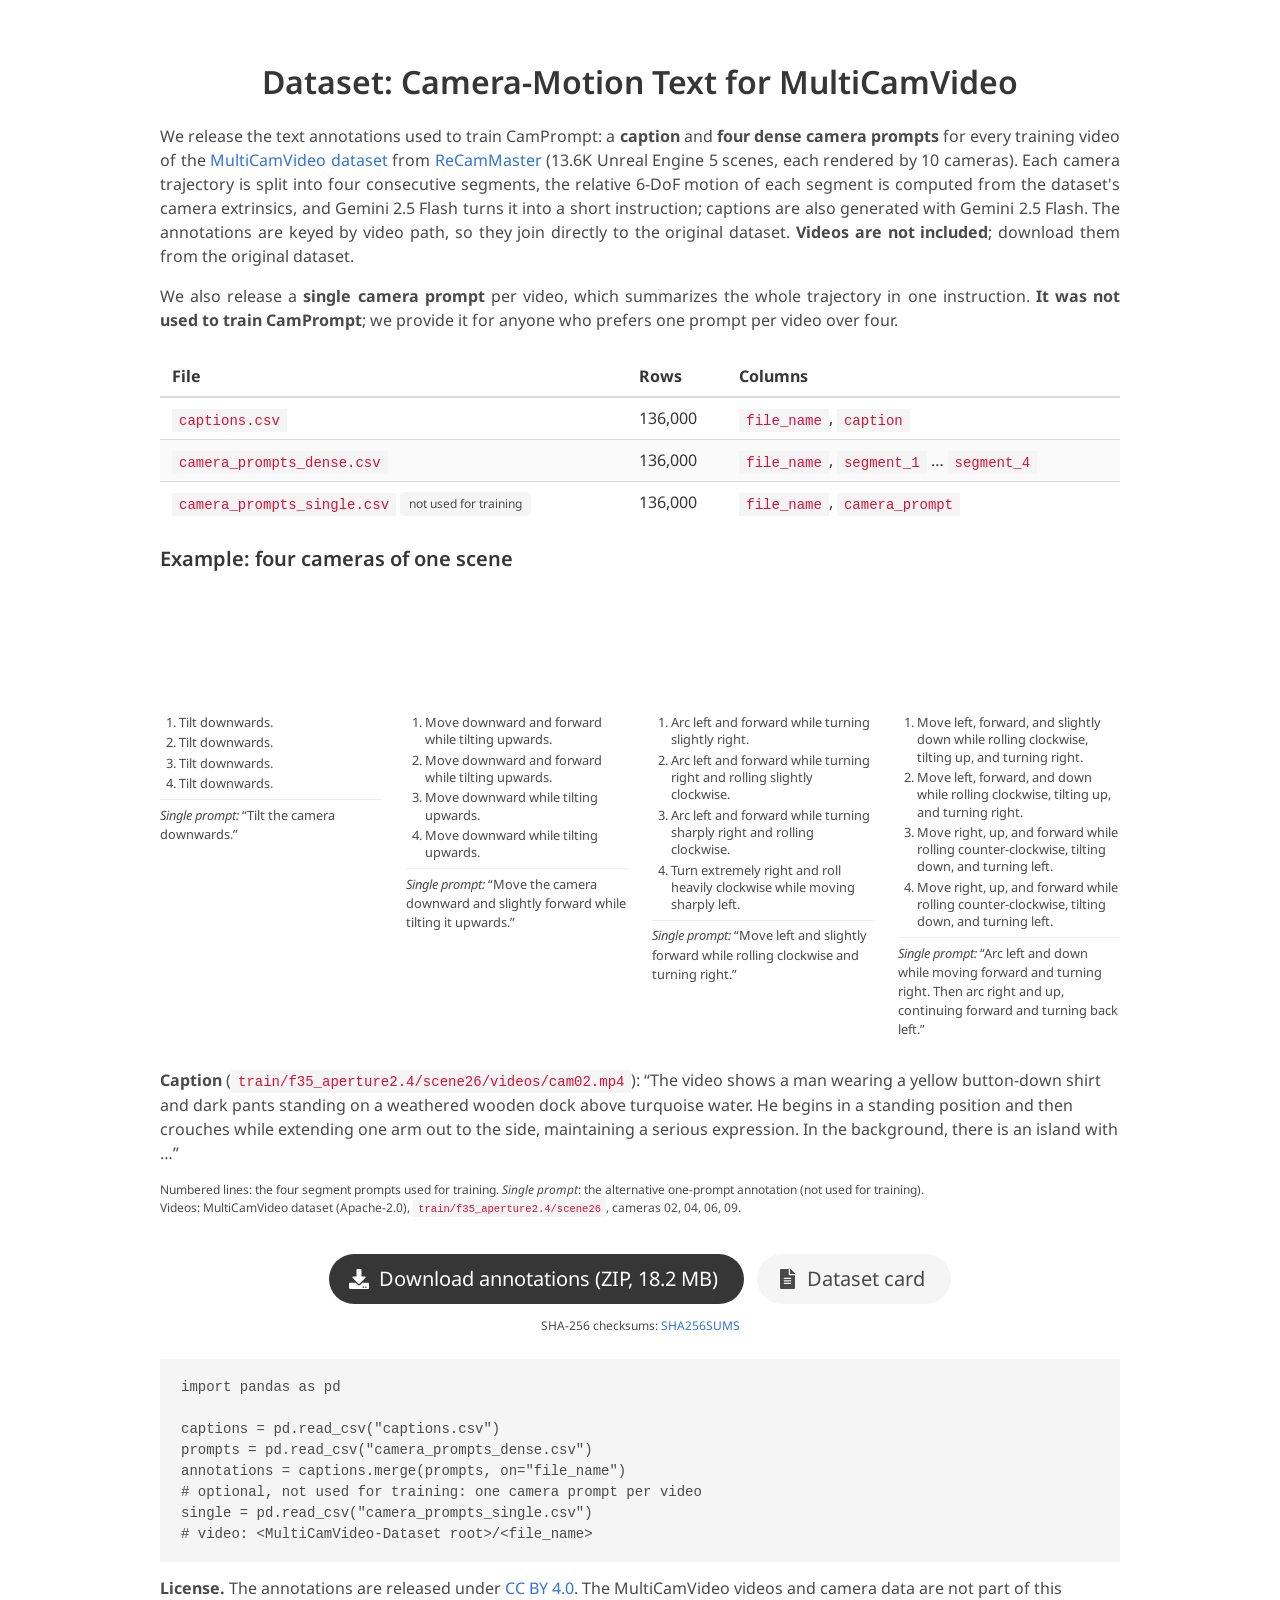
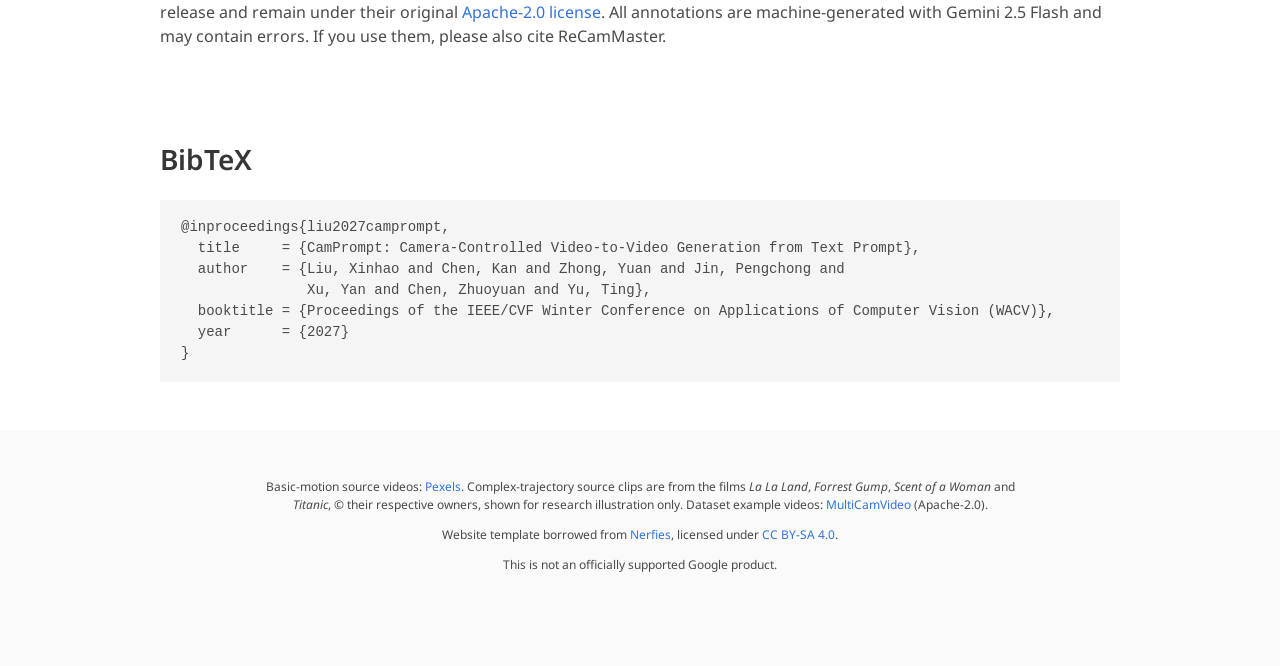
==== commit bb17a173: "Affiliation: Google only" ====
--- a/index.html
+++ b/index.html
@@ -24,19 +24,16 @@
         <div class="column has-text-centered">
           <h1 class="title is-1 publication-title">CamPrompt: Camera-Controlled Video-to-Video Generation from Text Prompt</h1>
           <div class="is-size-5 publication-authors">
-            <span class="author-block">Xinhao Liu<sup>1</sup>,</span>
-            <span class="author-block">Kan Chen<sup>2</sup>,</span>
-            <span class="author-block">Yuan Zhong<sup>1</sup>,</span>
-            <span class="author-block">Pengchong Jin<sup>3</sup>,</span>
-            <span class="author-block">Yan Xu<sup>1</sup>,</span>
-            <span class="author-block">Zhuoyuan Chen<sup>4</sup>,</span>
-            <span class="author-block">Ting Yu<sup>1</sup></span>
+            <span class="author-block">Xinhao Liu,</span>
+            <span class="author-block">Kan Chen,</span>
+            <span class="author-block">Yuan Zhong,</span>
+            <span class="author-block">Pengchong Jin,</span>
+            <span class="author-block">Yan Xu,</span>
+            <span class="author-block">Zhuoyuan Chen,</span>
+            <span class="author-block">Ting Yu</span>
           </div>
           <div class="is-size-5 publication-authors">
-            <span class="author-block"><sup>1</sup>Google</span>
-            <span class="author-block"><sup>2</sup>SpaceX Super Intelligence</span>
-            <span class="author-block"><sup>3</sup>Apple</span>
-            <span class="author-block"><sup>4</sup>Microsoft</span>
+            <span class="author-block">Google</span>
           </div>
           <div class="is-size-5 publication-venue has-text-centered">WACV 2027</div>
 
